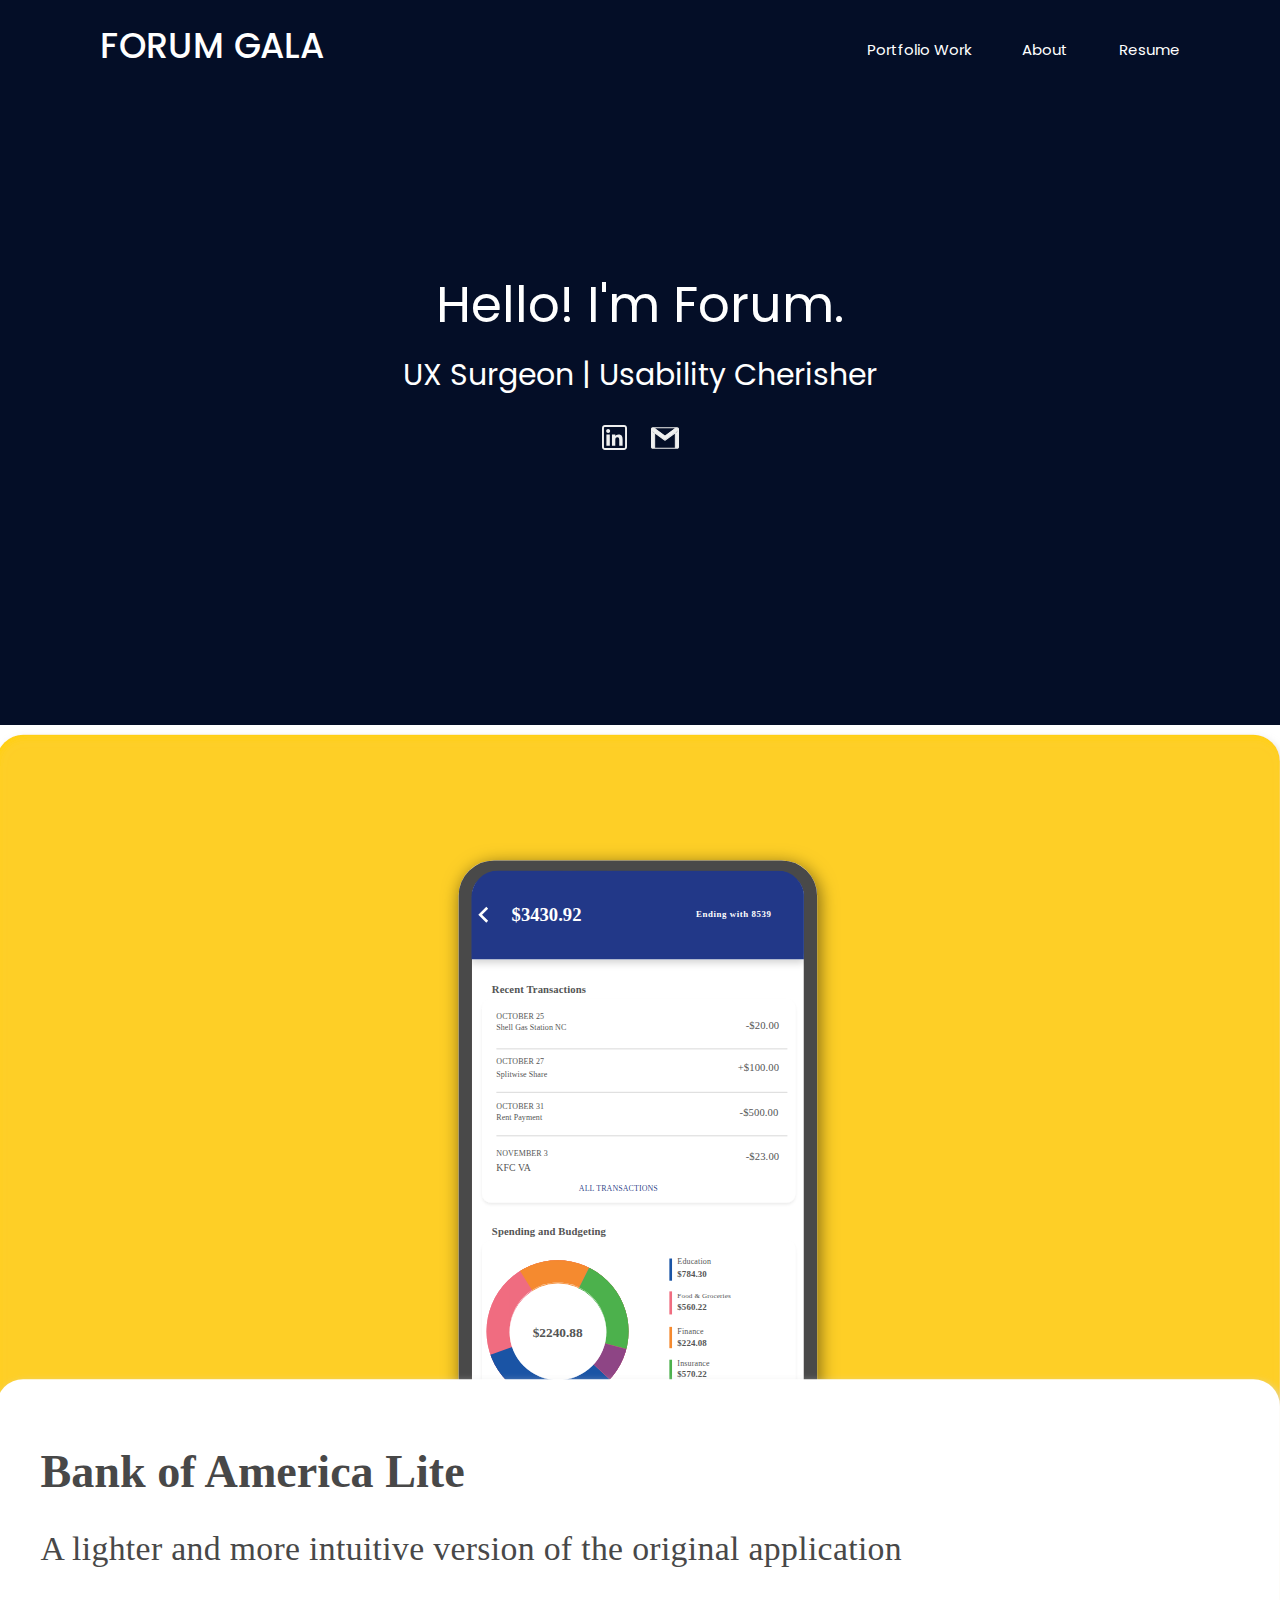
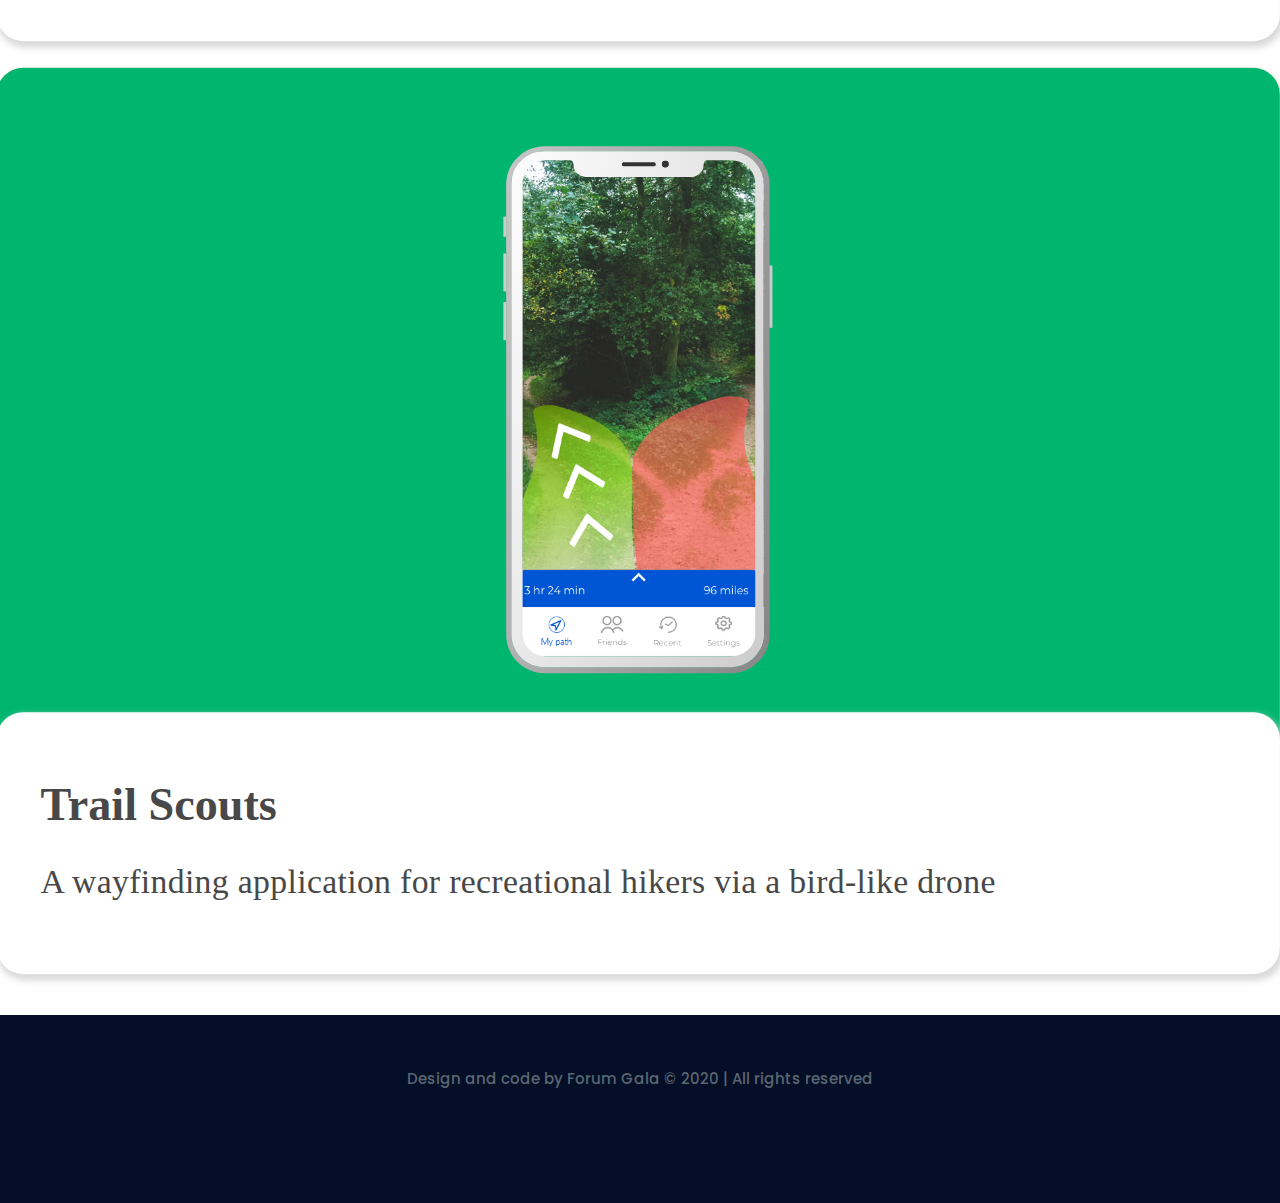
==== index.html @ 5aecdd21 "Project logos changed" ====
<!doctype html>
<html class="no-js" lang="zxx">

<head>
  <!-- Global site tag (gtag.js) - Google Analytics -->
    <script async src="https://www.googletagmanager.com/gtag/js?id=UA-155356640-1"></script>
    <script>
      window.dataLayer = window.dataLayer || [];
      function gtag(){dataLayer.push(arguments);}
      gtag('js', new Date());

      gtag('config', 'UA-155356640-1');
    </script>
    <meta charset="utf-8">
    <meta http-equiv="x-ua-compatible" content="ie=edge">
    <title>portfolio</title>
    <meta name="description" content="">
    <meta name="viewport" content="width=device-width, initial-scale=1">

    <!-- <link rel="manifest" href="site.webmanifest"> -->
    <!-- Place favicon.ico in the root directory -->

    <!-- CSS here -->
    <link rel="stylesheet" href="css/bootstrap.min.css">
    <link rel="stylesheet" href="css/owl.carousel.min.css">
    <link rel="stylesheet" href="css/magnific-popup.css">
    <link rel="stylesheet" href="css/font-awesome.min.css">
    <link rel="stylesheet" href="css/themify-icons.css">
    <link rel="stylesheet" href="css/nice-select.css">
    <link rel="stylesheet" href="css/flaticon.css">
    <link rel="stylesheet" href="css/gijgo.css">
    <link rel="stylesheet" href="css/animate.min.css">
    <link rel="stylesheet" href="css/slick.css">
    <link rel="stylesheet" href="css/slicknav.css">
    <link rel="stylesheet" href="css/style.css">
    <!-- <link rel="stylesheet" href="css/responsive.css"> -->

</head>

<body>
    <!--[if lte IE 9]>
            <p class="browserupgrade">You are using an <strong>outdated</strong> browser. Please <a href="https://browsehappy.com/">upgrade your browser</a> to improve your experience and security.</p>
        <![endif]-->

    <!-- header-start -->
    <header>
        <div class="header-area ">
            <div id="sticky-header" class="main-header-area">
                <div class="container-fluid">
                    <div class="row align-items-center">
                      <div class="col-xl-3 col-lg-2">
                          <div class="logo">
                              <a href="index.html">
                                <h3>  FORUM GALA </h3>
                              </a>
                          </div>
                      </div>
                      <div class="col-xl-9 col-lg-10">
                          <div class="main-menu  d-none d-lg-block text-right">
                              <nav>
                                  <ul id="navigation">
                                      <li><a class="active" href="index.html">Portfolio Work</a></li>
                                      <li><a href="about.html">About</a></li>
                                      <li><a id="resume" data-aos="fade-up" href="https://galaforum.github.io/portfolio/index.html" onclick="window.open('ForumGalaResume.pdf');return false;">Resume</a></li>
                                  </ul>
                              </nav>
                          </div>
                      </div>
                        <div class="col-12">
                            <div class="mobile_menu d-block d-lg-none"></div>
                        </div>
                    </div>

                </div>
            </div>
        </div>
    </header>
    <!-- header-end -->

    <!-- slider_area_start -->
    <div class="slider_area">
        <div class="single_slider  d-flex align-items-center slider_bg_1">
            <!-- <div class="outline_text d-none d-lg-block">
                    Portfolio
            </div> -->
            <div class="container">
                <div class="row align-items-center justify-content-center">
                    <div class="col-xl-12">
                        <div class="slider_text text-center">
                            <!-- <span>Portfolio</span> -->
                            <h3>Hello!
                            I'm Forum.</h3>
                            <h5> UX Surgeon | Usability Cherisher</h5>
                            <a href="https://www.linkedin.com/in/forumgala/" target="_blank">
                              <div class="linkedInDiv">
                                <img src="img/linkedinWhite.svg" class="linkedInImage" alt="">
                                <img src="img/linkedin2.svg" class="linkedInImageHover" alt="">
                              </div>
                            </a>
                            <a href="mailto:forumgala.apr30@gmail.com" >
                              <div class="gmailDiv">
                                <img src="img/gmailWhite.svg" class="gmailImage" alt="">
                                <img src="img/gmail2.svg" class="gmailImageHover" alt="">
                              </div>
                            </a>
                        </div>
                    </div>
                </div>
            </div>
        </div>
    </div>
    <!-- slider_area_end -->


    <!-- <div class="portfolio_area"> -->
        <!-- <div class="container-fluid p-0">
            <div class="portfolio_wrap">
                <a href="bofaLite.html">
                  <div class="single_gallery">
                      <div class="thumb">
                          <img src="img/portfolio/logos/1.svg" alt="">
                      </div>
                      <div class="gallery_hover">
                          <div class="hover_inner">
                                  <span>Mobile App</span>
                                   <h3>Bank of America Lite</h3>
                          </div>
                      </div>
                  </div>
                </a>
                <a href="trailScouts.html">
                  <div class="single_gallery small_width">
                      <div class="thumb">
                          <img src="img/portfolio/logos/2.svg" alt="">
                      </div>
                      <div class="gallery_hover">
                              <div class="hover_inner">
                                      <span>Mobile App</span>
                                      <h3>Trail Scouts</h3>
                              </div>
                      </div>
                  </div>
                </a>
                <a href="unccTransient.html">
                  <div class="single_gallery">
                        <div class="thumb">
                            <img src="img/portfolio/logos/3.svg" alt="">
                        </div>
                        <div class="gallery_hover">
                          <div class="hover_inner">
                            <span>Digital Dashboard</span>
                             <h3>UNCC Transient</h3>
                          </div>
                        </div>
                  </div>
                </a>
            </div>
    </div>-->
<div class="portfolio_area">
  <div class="portfolio_wrap">
    <div class="row displayClassDesktop justify-content-center">
      <div class="columnDesktop">
        <a href="bofaLite.html">
          <img src="img/portfolio/logos/bofa.svg" alt="" style="width:100%">
        </a>
      </div>
      <div class="columnDesktop">
        <a href="trailScouts.html">
          <img src="img/portfolio/logos/trailScouts.svg" alt="" style="width:100%">
        </a>
      </div>
      <div class="columnDesktop">
        <a href="unccTransient.html">
          <img src="img/portfolio/logos/unccTransient.svg" alt="" style="width:100%">
        </a>
      </div>
    </div>
<div class="row justify-content-center">
    <div class=" displayClassMobile">
      <div class="columnMobile">
        <a href="bofaLite.html">
          <img src="img/portfolio/logos/bofa.svg" alt="" style="width:100%">
        </a>
      </div>
      <div class="columnMobile">
        <a href="trailScouts.html">
          <img src="img/portfolio/logos/trailScouts.svg" alt="" style="width:100%">
        </a>
      </div>
      <div class="columnMobile">
        <a href="unccTransient.html">
          <img src="img/portfolio/logos/unccTransient.svg" alt="" style="width:100%">
        </a>
      </div>
    </div>
</div>
    <!-- <div class="row">
      <div class="col-md-10">
          <div class="banner text-center">
              <img src="img/portfolio/logos/t1.svg" alt="trailScoutsLogo">
          </div>
      </div>
    </div>
    <div class="row">
      <div class="col-md-10">
          <div class="banner text-center">
              <img src="img/portfolio/logos/t2.svg" alt="trailScoutsLogo">
          </div>
      </div>
    </div>
    <div class="row justify-content-center">
      <div class="col-md-10">
          <div class="banner text-center">
              <img src="img/portfolio/logos/t3.svg" alt="trailScoutsLogo">
          </div>
      </div>
    </div> -->
    <!-- <img src="img/portfolio/logos/bofaLogo.svg" style="width:25%" alt="">
        <img src="img/portfolio/logos/trailScoutsLogo.svg" style="width:25%" alt="trailScoutsLogo"> -->



    <!-- <a href="bofaLite.html">
      <div class="container_test single_gallery">
          <div class="test">
            <img src="img/portfolio/logos/1.svg" alt="">
          </div>
          <div class="gallery_hover">
              <div class="hover_inner">
                      <span>Mobile App</span>
                       <h3>Bank of America Lite</h3>
              </div>
          </div>
      </div>
    </a>
    <a href="trailScouts.html">
      <div class="container_test single_gallery">
            <div class="test">
              <img src="img/portfolio/logos/2.svg" alt="">
            </div>
            <div class="gallery_hover">
                    <div class="hover_inner">
                            <span>Mobile App</span>
                            <h3>Trail Scouts</h3>
                    </div>
              </div>
      </div>
    </a>
    <a href="unccTransient.html">
      <div class="container_test single_gallery">
            <div class="test">
                <img src="img/portfolio/logos/3.svg" alt="">
            </div>
            <div class="gallery_hover">
              <div class="hover_inner">
                <span>Digital Dashboard</span>
                 <h3>UNCC Transient</h3>
              </div>
            </div>
      </div>
    </a> -->
  </div>
</div>

    <!-- footer start -->
    <footer class="footer">
             <!-- <div class="footer_top">
                <div class="container">
                    <div class="row">
                        <div class="col-xl-4 col-md-6 col-lg-4">
                            <div class="footer_widget">
                               <div class="logo_footer">
                                   <a href="index.html">
                                       <img src="img/logo.png" alt="">
                                   </a>
                               </div>

                            </div>
                        </div>
                        <div class="col-xl-3 col-md-6 col-lg-3">
                            <div class="footer_widget">
                                <h3 class="footer_title">
                                        Services
                                </h3>
                                <ul>
                                    <li><a href="#">Web Design</a></li>
                                    <li><a href="#">3D Modeling</a></li>
                                    <li><a href="#">Architectural Design</a></li>
                                </ul>

                            </div>
                        </div>
                        <div class="col-xl-3 col-md-6 col-lg-3">
                            <div class="footer_widget">
                                <h3 class="footer_title">
                                    Useful Links
                                </h3>
                                <ul>
                                    <li><a href="#">Work</a></li>
                                    <li><a href="#">About</a></li>
                                    <li><a href="#">Services</a></li>
                                    <li><a href="#">Contact</a></li>
                                </ul>
                            </div>
                        </div>
                        <div class="col-xl-2 col-md-6 col-lg-2">
                            <div class="footer_widget">
                                <h3 class="footer_title">
                                        Follow Us
                                </h3>
                                <ul>
                                    <li><a href="#">Dribbble</a></li>
                                    <li><a href="#">Behance</a></li>
                                    <li><a href="#">Instagram</a></li>
                                    <li><a href="#">Facebook</a></li>
                                </ul>
                            </div>
                        </div>
                    </div>
                </div>
            </div> -->
            <div class="copy-right_text">
                <div class="container">
                    <div class="row">
                        <div class="col-xl-12">
                            <p class="copy_right text-center">
                     Design and code by Forum Gala &copy; 2020 | All rights reserved
                            </p>
                        </div>
                    </div>
                </div>
            </div>
        </footer>
    <!--/ footer end  -->


    <!-- JS here -->
    <script src="js/vendor/modernizr-3.5.0.min.js"></script>
    <script src="js/vendor/jquery-1.12.4.min.js"></script>
    <script src="js/popper.min.js"></script>
    <script src="js/bootstrap.min.js"></script>
    <script src="js/owl.carousel.min.js"></script>
    <script src="js/isotope.pkgd.min.js"></script>
    <script src="js/ajax-form.js"></script>
    <script src="js/waypoints.min.js"></script>
    <script src="js/jquery.counterup.min.js"></script>
    <script src="js/imagesloaded.pkgd.min.js"></script>
    <script src="js/scrollIt.js"></script>
    <script src="js/jquery.scrollUp.min.js"></script>
    <script src="js/wow.min.js"></script>
    <script src="js/nice-select.min.js"></script>
    <script src="js/jquery.slicknav.min.js"></script>
    <script src="js/jquery.magnific-popup.min.js"></script>
    <script src="js/plugins.js"></script>
    <script src="js/gijgo.min.js"></script>

    <!--contact js-->
    <script src="js/contact.js"></script>
    <script src="js/jquery.ajaxchimp.min.js"></script>
    <script src="js/jquery.form.js"></script>
    <script src="js/jquery.validate.min.js"></script>
    <script src="js/mail-script.js"></script>

    <script src="js/main.js"></script>
</body>

</html>
---- css/themify-icons.css ----
@font-face {
	font-family: 'themify';
	src:url('../fonts/themify.eot?-fvbane');
	src:url('../fonts/themify.eot?#iefix-fvbane') format('embedded-opentype'),
		url('../fonts/themify.woff?-fvbane') format('woff'),
		url('../fonts/themify.ttf?-fvbane') format('truetype'),
		url('../fonts/themify.svg?-fvbane#themify') format('svg');
	font-weight: normal;
	font-style: normal;
}

[class^="ti-"], [class*=" ti-"] {
	font-family: 'themify';
	/* speak: none; */
	font-style: normal;
	font-weight: normal;
	font-variant: normal;
	text-transform: none;
	line-height: 1;

	/* Better Font Rendering =========== */
	-webkit-font-smoothing: antialiased;
	-moz-osx-font-smoothing: grayscale;
}

.ti-wand:before {
	content: "\e600";
}
.ti-volume:before {
	content: "\e601";
}
.ti-user:before {
	content: "\e602";
}
.ti-unlock:before {
	content: "\e603";
}
.ti-unlink:before {
	content: "\e604";
}
.ti-trash:before {
	content: "\e605";
}
.ti-thought:before {
	content: "\e606";
}
.ti-target:before {
	content: "\e607";
}
.ti-tag:before {
	content: "\e608";
}
.ti-tablet:before {
	content: "\e609";
}
.ti-star:before {
	content: "\e60a";
}
.ti-spray:before {
	content: "\e60b";
}
.ti-signal:before {
	content: "\e60c";
}
.ti-shopping-cart:before {
	content: "\e60d";
}
.ti-shopping-cart-full:before {
	content: "\e60e";
}
.ti-settings:before {
	content: "\e60f";
}
.ti-search:before {
	content: "\e610";
}
.ti-zoom-in:before {
	content: "\e611";
}
.ti-zoom-out:before {
	content: "\e612";
}
.ti-cut:before {
	content: "\e613";
}
.ti-ruler:before {
	content: "\e614";
}
.ti-ruler-pencil:before {
	content: "\e615";
}
.ti-ruler-alt:before {
	content: "\e616";
}
.ti-bookmark:before {
	content: "\e617";
}
.ti-bookmark-alt:before {
	content: "\e618";
}
.ti-reload:before {
	content: "\e619";
}
.ti-plus:before {
	content: "\e61a";
}
.ti-pin:before {
	content: "\e61b";
}
.ti-pencil:before {
	content: "\e61c";
}
.ti-pencil-alt:before {
	content: "\e61d";
}
.ti-paint-roller:before {
	content: "\e61e";
}
.ti-paint-bucket:before {
	content: "\e61f";
}
.ti-na:before {
	content: "\e620";
}
.ti-mobile:before {
	content: "\e621";
}
.ti-minus:before {
	content: "\e622";
}
.ti-medall:before {
	content: "\e623";
}
.ti-medall-alt:before {
	content: "\e624";
}
.ti-marker:before {
	content: "\e625";
}
.ti-marker-alt:before {
	content: "\e626";
}
.ti-arrow-up:before {
	content: "\e627";
}
.ti-arrow-right:before {
	content: "\e628";
}
.ti-arrow-left:before {
	content: "\e629";
}
.ti-arrow-down:before {
	content: "\e62a";
}
.ti-lock:before {
	content: "\e62b";
}
.ti-location-arrow:before {
	content: "\e62c";
}
.ti-link:before {
	content: "\e62d";
}
.ti-layout:before {
	content: "\e62e";
}
.ti-layers:before {
	content: "\e62f";
}
.ti-layers-alt:before {
	content: "\e630";
}
.ti-key:before {
	content: "\e631";
}
.ti-import:before {
	content: "\e632";
}
.ti-image:before {
	content: "\e633";
}
.ti-heart:before {
	content: "\e634";
}
.ti-heart-broken:before {
	content: "\e635";
}
.ti-hand-stop:before {
	content: "\e636";
}
.ti-hand-open:before {
	content: "\e637";
}
.ti-hand-drag:before {
	content: "\e638";
}
.ti-folder:before {
	content: "\e639";
}
.ti-flag:before {
	content: "\e63a";
}
.ti-flag-alt:before {
	content: "\e63b";
}
.ti-flag-alt-2:before {
	content: "\e63c";
}
.ti-eye:before {
	content: "\e63d";
}
.ti-export:before {
	content: "\e63e";
}
.ti-exchange-vertical:before {
	content: "\e63f";
}
.ti-desktop:before {
	content: "\e640";
}
.ti-cup:before {
	content: "\e641";
}
.ti-crown:before {
	content: "\e642";
}
.ti-comments:before {
	content: "\e643";
}
.ti-comment:before {
	content: "\e644";
}
.ti-comment-alt:before {
	content: "\e645";
}
.ti-close:before {
	content: "\e646";
}
.ti-clip:before {
	content: "\e647";
}
.ti-angle-up:before {
	content: "\e648";
}
.ti-angle-right:before {
	content: "\e649";
}
.ti-angle-left:before {
	content: "\e64a";
}
.ti-angle-down:before {
	content: "\e64b";
}
.ti-check:before {
	content: "\e64c";
}
.ti-check-box:before {
	content: "\e64d";
}
.ti-camera:before {
	content: "\e64e";
}
.ti-announcement:before {
	content: "\e64f";
}
.ti-brush:before {
	content: "\e650";
}
.ti-briefcase:before {
	content: "\e651";
}
.ti-bolt:before {
	content: "\e652";
}
.ti-bolt-alt:before {
	content: "\e653";
}
.ti-blackboard:before {
	content: "\e654";
}
.ti-bag:before {
	content: "\e655";
}
.ti-move:before {
	content: "\e656";
}
.ti-arrows-vertical:before {
	content: "\e657";
}
.ti-arrows-horizontal:before {
	content: "\e658";
}
.ti-fullscreen:before {
	content: "\e659";
}
.ti-arrow-top-right:before {
	content: "\e65a";
}
.ti-arrow-top-left:before {
	content: "\e65b";
}
.ti-arrow-circle-up:before {
	content: "\e65c";
}
.ti-arrow-circle-right:before {
	content: "\e65d";
}
.ti-arrow-circle-left:before {
	content: "\e65e";
}
.ti-arrow-circle-down:before {
	content: "\e65f";
}
.ti-angle-double-up:before {
	content: "\e660";
}
.ti-angle-double-right:before {
	content: "\e661";
}
.ti-angle-double-left:before {
	content: "\e662";
}
.ti-angle-double-down:before {
	content: "\e663";
}
.ti-zip:before {
	content: "\e664";
}
.ti-world:before {
	content: "\e665";
}
.ti-wheelchair:before {
	content: "\e666";
}
.ti-view-list:before {
	content: "\e667";
}
.ti-view-list-alt:before {
	content: "\e668";
}
.ti-view-grid:before {
	content: "\e669";
}
.ti-uppercase:before {
	content: "\e66a";
}
.ti-upload:before {
	content: "\e66b";
}
.ti-underline:before {
	content: "\e66c";
}
.ti-truck:before {
	content: "\e66d";
}
.ti-timer:before {
	content: "\e66e";
}
.ti-ticket:before {
	content: "\e66f";
}
.ti-thumb-up:before {
	content: "\e670";
}
.ti-thumb-down:before {
	content: "\e671";
}
.ti-text:before {
	content: "\e672";
}
.ti-stats-up:before {
	content: "\e673";
}
.ti-stats-down:before {
	content: "\e674";
}
.ti-split-v:before {
	content: "\e675";
}
.ti-split-h:before {
	content: "\e676";
}
.ti-smallcap:before {
	content: "\e677";
}
.ti-shine:before {
	content: "\e678";
}
.ti-shift-right:before {
	content: "\e679";
}
.ti-shift-left:before {
	content: "\e67a";
}
.ti-shield:before {
	content: "\e67b";
}
.ti-notepad:before {
	content: "\e67c";
}
.ti-server:before {
	content: "\e67d";
}
.ti-quote-right:before {
	content: "\e67e";
}
.ti-quote-left:before {
	content: "\e67f";
}
.ti-pulse:before {
	content: "\e680";
}
.ti-printer:before {
	content: "\e681";
}
.ti-power-off:before {
	content: "\e682";
}
.ti-plug:before {
	content: "\e683";
}
.ti-pie-chart:before {
	content: "\e684";
}
.ti-paragraph:before {
	content: "\e685";
}
.ti-panel:before {
	content: "\e686";
}
.ti-package:before {
	content: "\e687";
}
.ti-music:before {
	content: "\e688";
}
.ti-music-alt:before {
	content: "\e689";
}
.ti-mouse:before {
	content: "\e68a";
}
.ti-mouse-alt:before {
	content: "\e68b";
}
.ti-money:before {
	content: "\e68c";
}
.ti-microphone:before {
	content: "\e68d";
}
.ti-menu:before {
	content: "\e68e";
}
.ti-menu-alt:before {
	content: "\e68f";
}
.ti-map:before {
	content: "\e690";
}
.ti-map-alt:before {
	content: "\e691";
}
.ti-loop:before {
	content: "\e692";
}
.ti-location-pin:before {
	content: "\e693";
}
.ti-list:before {
	content: "\e694";
}
.ti-light-bulb:before {
	content: "\e695";
}
.ti-Italic:before {
	content: "\e696";
}
.ti-info:before {
	content: "\e697";
}
.ti-infinite:before {
	content: "\e698";
}
.ti-id-badge:before {
	content: "\e699";
}
.ti-hummer:before {
	content: "\e69a";
}
.ti-home:before {
	content: "\e69b";
}
.ti-help:before {
	content: "\e69c";
}
.ti-headphone:before {
	content: "\e69d";
}
.ti-harddrives:before {
	content: "\e69e";
}
.ti-harddrive:before {
	content: "\e69f";
}
.ti-gift:before {
	content: "\e6a0";
}
.ti-game:before {
	content: "\e6a1";
}
.ti-filter:before {
	content: "\e6a2";
}
.ti-files:before {
	content: "\e6a3";
}
.ti-file:before {
	content: "\e6a4";
}
.ti-eraser:before {
	content: "\e6a5";
}
.ti-envelope:before {
	content: "\e6a6";
}
.ti-download:before {
	content: "\e6a7";
}
.ti-direction:before {
	content: "\e6a8";
}
.ti-direction-alt:before {
	content: "\e6a9";
}
.ti-dashboard:before {
	content: "\e6aa";
}
.ti-control-stop:before {
	content: "\e6ab";
}
.ti-control-shuffle:before {
	content: "\e6ac";
}
.ti-control-play:before {
	content: "\e6ad";
}
.ti-control-pause:before {
	content: "\e6ae";
}
.ti-control-forward:before {
	content: "\e6af";
}
.ti-control-backward:before {
	content: "\e6b0";
}
.ti-cloud:before {
	content: "\e6b1";
}
.ti-cloud-up:before {
	content: "\e6b2";
}
.ti-cloud-down:before {
	content: "\e6b3";
}
.ti-clipboard:before {
	content: "\e6b4";
}
.ti-car:before {
	content: "\e6b5";
}
.ti-calendar:before {
	content: "\e6b6";
}
.ti-book:before {
	content: "\e6b7";
}
.ti-bell:before {
	content: "\e6b8";
}
.ti-basketball:before {
	content: "\e6b9";
}
.ti-bar-chart:before {
	content: "\e6ba";
}
.ti-bar-chart-alt:before {
	content: "\e6bb";
}
.ti-back-right:before {
	content: "\e6bc";
}
.ti-back-left:before {
	content: "\e6bd";
}
.ti-arrows-corner:before {
	content: "\e6be";
}
.ti-archive:before {
	content: "\e6bf";
}
.ti-anchor:before {
	content: "\e6c0";
}
.ti-align-right:before {
	content: "\e6c1";
}
.ti-align-left:before {
	content: "\e6c2";
}
.ti-align-justify:before {
	content: "\e6c3";
}
.ti-align-center:before {
	content: "\e6c4";
}
.ti-alert:before {
	content: "\e6c5";
}
.ti-alarm-clock:before {
	content: "\e6c6";
}
.ti-agenda:before {
	content: "\e6c7";
}
.ti-write:before {
	content: "\e6c8";
}
.ti-window:before {
	content: "\e6c9";
}
.ti-widgetized:before {
	content: "\e6ca";
}
.ti-widget:before {
	content: "\e6cb";
}
.ti-widget-alt:before {
	content: "\e6cc";
}
.ti-wallet:before {
	content: "\e6cd";
}
.ti-video-clapper:before {
	content: "\e6ce";
}
.ti-video-camera:before {
	content: "\e6cf";
}
.ti-vector:before {
	content: "\e6d0";
}
.ti-themify-logo:before {
	content: "\e6d1";
}
.ti-themify-favicon:before {
	content: "\e6d2";
}
.ti-themify-favicon-alt:before {
	content: "\e6d3";
}
.ti-support:before {
	content: "\e6d4";
}
.ti-stamp:before {
	content: "\e6d5";
}
.ti-split-v-alt:before {
	content: "\e6d6";
}
.ti-slice:before {
	content: "\e6d7";
}
.ti-shortcode:before {
	content: "\e6d8";
}
.ti-shift-right-alt:before {
	content: "\e6d9";
}
.ti-shift-left-alt:before {
	content: "\e6da";
}
.ti-ruler-alt-2:before {
	content: "\e6db";
}
.ti-receipt:before {
	content: "\e6dc";
}
.ti-pin2:before {
	content: "\e6dd";
}
.ti-pin-alt:before {
	content: "\e6de";
}
.ti-pencil-alt2:before {
	content: "\e6df";
}
.ti-palette:before {
	content: "\e6e0";
}
.ti-more:before {
	content: "\e6e1";
}
.ti-more-alt:before {
	content: "\e6e2";
}
.ti-microphone-alt:before {
	content: "\e6e3";
}
.ti-magnet:before {
	content: "\e6e4";
}
.ti-line-double:before {
	content: "\e6e5";
}
.ti-line-dotted:before {
	content: "\e6e6";
}
.ti-line-dashed:before {
	content: "\e6e7";
}
.ti-layout-width-full:before {
	content: "\e6e8";
}
.ti-layout-width-default:before {
	content: "\e6e9";
}
.ti-layout-width-default-alt:before {
	content: "\e6ea";
}
.ti-layout-tab:before {
	content: "\e6eb";
}
.ti-layout-tab-window:before {
	content: "\e6ec";
}
.ti-layout-tab-v:before {
	content: "\e6ed";
}
.ti-layout-tab-min:before {
	content: "\e6ee";
}
.ti-layout-slider:before {
	content: "\e6ef";
}
.ti-layout-slider-alt:before {
	content: "\e6f0";
}
.ti-layout-sidebar-right:before {
	content: "\e6f1";
}
.ti-layout-sidebar-none:before {
	content: "\e6f2";
}
.ti-layout-sidebar-left:before {
	content: "\e6f3";
}
.ti-layout-placeholder:before {
	content: "\e6f4";
}
.ti-layout-menu:before {
	content: "\e6f5";
}
.ti-layout-menu-v:before {
	content: "\e6f6";
}
.ti-layout-menu-separated:before {
	content: "\e6f7";
}
.ti-layout-menu-full:before {
	content: "\e6f8";
}
.ti-layout-media-right-alt:before {
	content: "\e6f9";
}
.ti-layout-media-right:before {
	content: "\e6fa";
}
.ti-layout-media-overlay:before {
	content: "\e6fb";
}
.ti-layout-media-overlay-alt:before {
	content: "\e6fc";
}
.ti-layout-media-overlay-alt-2:before {
	content: "\e6fd";
}
.ti-layout-media-left-alt:before {
	content: "\e6fe";
}
.ti-layout-media-left:before {
	content: "\e6ff";
}
.ti-layout-media-center-alt:before {
	content: "\e700";
}
.ti-layout-media-center:before {
	content: "\e701";
}
.ti-layout-list-thumb:before {
	content: "\e702";
}
.ti-layout-list-thumb-alt:before {
	content: "\e703";
}
.ti-layout-list-post:before {
	content: "\e704";
}
.ti-layout-list-large-image:before {
	content: "\e705";
}
.ti-layout-line-solid:before {
	content: "\e706";
}
.ti-layout-grid4:before {
	content: "\e707";
}
.ti-layout-grid3:before {
	content: "\e708";
}
.ti-layout-grid2:before {
	content: "\e709";
}
.ti-layout-grid2-thumb:before {
	content: "\e70a";
}
.ti-layout-cta-right:before {
	content: "\e70b";
}
.ti-layout-cta-left:before {
	content: "\e70c";
}
.ti-layout-cta-center:before {
	content: "\e70d";
}
.ti-layout-cta-btn-right:before {
	content: "\e70e";
}
.ti-layout-cta-btn-left:before {
	content: "\e70f";
}
.ti-layout-column4:before {
	content: "\e710";
}
.ti-layout-column3:before {
	content: "\e711";
}
.ti-layout-column2:before {
	content: "\e712";
}
.ti-layout-accordion-separated:before {
	content: "\e713";
}
.ti-layout-accordion-merged:before {
	content: "\e714";
}
.ti-layout-accordion-list:before {
	content: "\e715";
}
.ti-ink-pen:before {
	content: "\e716";
}
.ti-info-alt:before {
	content: "\e717";
}
.ti-help-alt:before {
	content: "\e718";
}
.ti-headphone-alt:before {
	content: "\e719";
}
.ti-hand-point-up:before {
	content: "\e71a";
}
.ti-hand-point-right:before {
	content: "\e71b";
}
.ti-hand-point-left:before {
	content: "\e71c";
}
.ti-hand-point-down:before {
	content: "\e71d";
}
.ti-gallery:before {
	content: "\e71e";
}
.ti-face-smile:before {
	content: "\e71f";
}
.ti-face-sad:before {
	content: "\e720";
}
.ti-credit-card:before {
	content: "\e721";
}
.ti-control-skip-forward:before {
	content: "\e722";
}
.ti-control-skip-backward:before {
	content: "\e723";
}
.ti-control-record:before {
	content: "\e724";
}
.ti-control-eject:before {
	content: "\e725";
}
.ti-comments-smiley:before {
	content: "\e726";
}
.ti-brush-alt:before {
	content: "\e727";
}
.ti-youtube:before {
	content: "\e728";
}
.ti-vimeo:before {
	content: "\e729";
}
.ti-twitter:before {
	content: "\e72a";
}
.ti-time:before {
	content: "\e72b";
}
.ti-tumblr:before {
	content: "\e72c";
}
.ti-skype:before {
	content: "\e72d";
}
.ti-share:before {
	content: "\e72e";
}
.ti-share-alt:before {
	content: "\e72f";
}
.ti-rocket:before {
	content: "\e730";
}
.ti-pinterest:before {
	content: "\e731";
}
.ti-new-window:before {
	content: "\e732";
}
.ti-microsoft:before {
	content: "\e733";
}
.ti-list-ol:before {
	content: "\e734";
}
.ti-linkedin:before {
	content: "\e735";
}
.ti-layout-sidebar-2:before {
	content: "\e736";
}
.ti-layout-grid4-alt:before {
	content: "\e737";
}
.ti-layout-grid3-alt:before {
	content: "\e738";
}
.ti-layout-grid2-alt:before {
	content: "\e739";
}
.ti-layout-column4-alt:before {
	content: "\e73a";
}
.ti-layout-column3-alt:before {
	content: "\e73b";
}
.ti-layout-column2-alt:before {
	content: "\e73c";
}
.ti-instagram:before {
	content: "\e73d";
}
.ti-google:before {
	content: "\e73e";
}
.ti-github:before {
	content: "\e73f";
}
.ti-flickr:before {
	content: "\e740";
}
.ti-facebook:before {
	content: "\e741";
}
.ti-dropbox:before {
	content: "\e742";
}
.ti-dribbble:before {
	content: "\e743";
}
.ti-apple:before {
	content: "\e744";
}
.ti-android:before {
	content: "\e745";
}
.ti-save:before {
	content: "\e746";
}
.ti-save-alt:before {
	content: "\e747";
}
.ti-yahoo:before {
	content: "\e748";
}
.ti-wordpress:before {
	content: "\e749";
}
.ti-vimeo-alt:before {
	content: "\e74a";
}
.ti-twitter-alt:before {
	content: "\e74b";
}
.ti-tumblr-alt:before {
	content: "\e74c";
}
.ti-trello:before {
	content: "\e74d";
}
.ti-stack-overflow:before {
	content: "\e74e";
}
.ti-soundcloud:before {
	content: "\e74f";
}
.ti-sharethis:before {
	content: "\e750";
}
.ti-sharethis-alt:before {
	content: "\e751";
}
.ti-reddit:before {
	content: "\e752";
}
.ti-pinterest-alt:before {
	content: "\e753";
}
.ti-microsoft-alt:before {
	content: "\e754";
}
.ti-linux:before {
	content: "\e755";
}
.ti-jsfiddle:before {
	content: "\e756";
}
.ti-joomla:before {
	content: "\e757";
}
.ti-html5:before {
	content: "\e758";
}
.ti-flickr-alt:before {
	content: "\e759";
}
.ti-email:before {
	content: "\e75a";
}
.ti-drupal:before {
	content: "\e75b";
}
.ti-dropbox-alt:before {
	content: "\e75c";
}
.ti-css3:before {
	content: "\e75d";
}
.ti-rss:before {
	content: "\e75e";
}
.ti-rss-alt:before {
	content: "\e75f";
}
---- css/nice-select.css ----
.nice-select {
  -webkit-tap-highlight-color: transparent;
  background-color: #fff;
  border-radius: 5px;
  border: solid 1px #e8e8e8;
  box-sizing: border-box;
  clear: both;
  cursor: pointer;
  display: block;
  float: left;
  font-family: inherit;
  font-size: 14px;
  font-weight: normal;
  height: 42px;
  line-height: 40px;
  outline: none;
  padding-left: 18px;
  padding-right: 30px;
  position: relative;
  text-align: left !important;
  -webkit-transition: all 0.2s ease-in-out;
  transition: all 0.2s ease-in-out;
  -webkit-user-select: none;
     -moz-user-select: none;
      -ms-user-select: none;
          user-select: none;
  white-space: nowrap;
  width: auto; }
  .nice-select:hover {
    border-color: #dbdbdb; }
  .nice-select:active, .nice-select.open, .nice-select:focus {
    border-color: #999; }


  .nice-select.disabled {
    border-color: #ededed;
    color: #999;
    pointer-events: none; }
    .nice-select.disabled:after {
      border-color: #cccccc; }
  .nice-select.wide {
    width: 100%; }
    .nice-select.wide .list {
      left: 0 !important;
      right: 0 !important; }
  .nice-select.right {
    float: right; }
    .nice-select.right .list {
      left: auto;
      right: 0; }
  .nice-select.small {
    font-size: 12px;
    height: 36px;
    line-height: 34px; }
    .nice-select.small:after {
      height: 4px;
      width: 4px; }
    .nice-select.small .option {
      line-height: 34px;
      min-height: 34px; }
  .nice-select .list {
    background-color: #fff;
    border-radius: 5px;
    box-shadow: 0 0 0 1px rgba(68, 68, 68, 0.11);
    box-sizing: border-box;
    margin-top: 4px;
    opacity: 0;
    overflow: hidden;
    padding: 0;
    pointer-events: none;
    position: absolute;
    top: 100%;
    left: 0;
    -webkit-transform-origin: 50% 0;
        -ms-transform-origin: 50% 0;
            transform-origin: 50% 0;
    -webkit-transform: scale(0.75) translateY(-21px);
        -ms-transform: scale(0.75) translateY(-21px);
            transform: scale(0.75) translateY(-21px);
    -webkit-transition: all 0.2s cubic-bezier(0.5, 0, 0, 1.25), opacity 0.15s ease-out;
    transition: all 0.2s cubic-bezier(0.5, 0, 0, 1.25), opacity 0.15s ease-out;
    z-index: 9; }
    .nice-select .list:hover .option:not(:hover) {
      background-color: transparent !important; }
  .nice-select .option {
    cursor: pointer;
    font-weight: 400;
    line-height: 40px;
    list-style: none;
    min-height: 40px;
    outline: none;
    padding-left: 18px;
    padding-right: 29px;
    text-align: left;
    -webkit-transition: all 0.2s;
    transition: all 0.2s; }
    .nice-select .option:hover, .nice-select .option.focus, .nice-select .option.selected.focus {
      background-color: #f6f6f6; }
    .nice-select .option.selected {
      font-weight: bold; }
    .nice-select .option.disabled {
      background-color: transparent;
      color: #999;
      cursor: default; }

.no-csspointerevents .nice-select .list {
  display: none; }

.no-csspointerevents .nice-select.open .list {
  display: block; }





  /* ,,,,,,,,,,,,,,,, */


  .nice-select:after {
    content: "\e64b";
    display: block;
    height: 5px;
    margin-top: -5px;
    pointer-events: none;
    position: absolute;
    right: 30px;
    top: 8px;
    transition: all 0.15s ease-in-out;
    width: 5px;
    font-family: 'themify';
    color: #ddd; }

    .nice-select.open:after {
 }
    .nice-select.open .list {
      opacity: 1;
      pointer-events: auto;
      -webkit-transform: scale(1) translateY(0);
          -ms-transform: scale(1) translateY(0);
              transform: scale(1) translateY(0); }
---- css/flaticon.css ----
/*
  	Flaticon icon font: Flaticon
  	Creation date: 07/09/2019 08:07
  	*/

	  @font-face {
		font-family: "Flaticon";
		src: url("../fonts/Flaticon.eot");
		src: url("../fonts/Flaticon.eot");
		src: url("../fonts/Flaticon.eot?#iefix") format("embedded-opentype"),
			 url("../fonts/Flaticon.woff2") format("woff2"),
			 url("../fonts/Flaticon.woff") format("woff"),
			 url("../fonts/Flaticon.ttf") format("truetype"),
			 url("../fonts/Flaticon.svg#Flaticon") format("svg");
		font-weight: normal;
		font-style: normal;
	  }
	  
	  @media screen and (-webkit-min-device-pixel-ratio:0) {
		@font-face {
		  font-family: "Flaticon";
		  src: url("./Flaticon.svg#Flaticon") format("svg");
		}
	  }
	  
	  [class^="flaticon-"]:before, [class*=" flaticon-"]:before,
	  [class^="flaticon-"]:after, [class*=" flaticon-"]:after {   
		font-family: Flaticon;
			  font-size: 20px;
	  font-style: normal;
	  margin-left: 20px;
	  }
	  
	.flaticon-legal-paper:before {
		content: "\e001";
	}
	.flaticon-case:before {
		content: "\e002";
	}
	.flaticon-survey:before {
		content: "\e003";
	}
	.flaticon-bar-chart:before {
		content: "\e004";
	}
	.flaticon-controls:before {
		content: "\e005";
	}
	.flaticon-puzzle:before {
		content: "\e006";
	}
	.flaticon-right:before {
		content: "\e007";
	}
---- css/gijgo.css ----
.gj-button {
    background-color: #f5f5f5;
    border: 1px solid #ddd;
    color: #000;
    border-radius: 3px;
    padding: 6px 10px;
    cursor: pointer;
}

.gj-unselectable {
    -webkit-touch-callout: none;
    -webkit-user-select: none;
    -khtml-user-select: none;
    -moz-user-select: none;
    -ms-user-select: none;
    user-select: none;
}

.gj-row {
    display: -webkit-box;
    display: -ms-flexbox;
    display: flex;
    -ms-flex-wrap: wrap;
    flex-wrap: wrap;
}

.gj-margin-left-5 {
    margin-left: 5px;
}

.gj-margin-left-10 {
    margin-left: 10px;
}

.gj-width-full {
    width: 100%;
}

.gj-cursor-pointer {
    cursor: pointer;
}

.gj-text-align-center {
    text-align: center;
}

.gj-font-size-16 {
    font-size: 16px;
}

.gj-hidden {
    display: none;
}

/** Material Design */
.gj-button-md {
    background: 0 0;
    border: none;
    border-radius: 2px;
    color: rgba(0, 0, 0, 0.87);
    position: relative;
    height: 36px;
    margin: 0;
    min-width: 64px;
    padding: 0 16px;
    display: inline-block;
    font-family: "Roboto","Helvetica","Arial",sans-serif;
    font-size: 1rem;
    font-weight: 500;
    text-transform: uppercase;
    letter-spacing: 0;
    overflow: hidden;
    will-change: box-shadow;
    transition: box-shadow .2s cubic-bezier(.4,0,1,1),background-color .2s cubic-bezier(.4,0,.2,1),color .2s cubic-bezier(.4,0,.2,1);
    outline: none;
    cursor: pointer;
    text-decoration: none;
    text-align: center;
    line-height: 36px;
    vertical-align: middle;
    overflow: hidden;
    -webkit-user-select: none;
    -moz-user-select: none;
    -ms-user-select: none;
    user-select: none;
}

.gj-button-md:hover {
    background-color: rgba(158,158,158,.2);
}

.gj-button-md:disabled {
    color: rgba(0,0,0,.26);
    background: 0 0;
}

.gj-button-md .material-icons,
.gj-button-md .gj-icon {
    vertical-align: middle;
    /*font-size: 1.3rem;
    margin-right: 4px;*/
}

.gj-button-md.gj-button-md-icon {
    width: 24px;
    height: 31px;
    min-width: 24px;
    padding: 0px;
    display: table;
}

.gj-button-md.gj-button-md-icon .material-icons,
.gj-button-md.gj-button-md-icon .gj-icon {
    display: table-cell;
    margin-right: 0px;
    width: 24px;
    height: 24px;
}

.gj-button-md.active {
    background-color: rgba(158,158,158,.4);
}

.gj-button-md-group {
    position: relative;
    display: inline-block;
    vertical-align: middle;
}

.gj-textbox-md {
    border: none;
    border-bottom: 1px solid rgba(0,0,0,.42);
    display: block;
    font-family: "Helvetica","Arial",sans-serif;
    font-size: 16px;
    line-height: 16px;
    padding: 4px 0px;
    margin: 0;
    width: 100%;
    background: 0 0;
    text-align: left;
    color: rgba(0,0,0,.87);
}

.gj-textbox-md:focus,
.gj-textbox-md:active {
    border-bottom: 2px solid rgba(0,0,0,.42);
    outline: none;
}

.gj-textbox-md::placeholder {
    color: #8e8e8e;
}

.gj-textbox-md:-ms-input-placeholder {
    color: #8e8e8e;
}

.gj-textbox-md::-ms-input-placeholder {
    color: #8e8e8e;
}

.gj-md-spacer-24 {
    min-width: 24px;
    width: 24px;
    display: inline-block;
}

.gj-md-spacer-32 {
    min-width: 32px;
    width: 32px;
    display: inline-block;
}

.gj-modal {
    position: fixed;
    top: 0;
    right: 0;
    bottom: 0;
    left: 0;
    z-index: 1203;
    display: none;
    overflow: hidden;
    -webkit-overflow-scrolling: touch;
    outline: 0;
    background-color: rgba(0, 0, 0, 0.54118);
    transition: 200ms ease opacity;
    will-change: opacity;
}

/* List */
ul.gj-list li [data-role="wrapper"] {
    display: table;
    width: 100%;
}

ul.gj-list li [data-role="checkbox"] {
    display: table-cell;
    vertical-align:middle;
    text-align:center;
}

ul.gj-list li [data-role="image"] {
    display: table-cell;
    vertical-align:middle;
    text-align:center;
}

ul.gj-list li [data-role="display"] {
    display: table-cell;
    vertical-align:middle;
    cursor: pointer;
}

ul.gj-list li [data-role="display"]:empty:before {
  content: "\200b"; /* unicode zero width space character */
}

/* List - Bootstrap */
ul.gj-list-bootstrap {
    padding-left: 0px;
    margin-bottom: 0px;
}

ul.gj-list-bootstrap li {
    padding: 0px;
}

ul.gj-list-bootstrap li [data-role="wrapper"] {
    padding: 0px 10px;
}

ul.gj-list-bootstrap li [data-role="checkbox"] {
    width: 24px;
    padding: 3px;
}

ul.gj-list-bootstrap li [data-role="image"] {
    width: 24px;
    height: 24px;
}

ul.gj-list-bootstrap li [data-role="display"] {
    padding: 8px 0px 8px 4px;
}

.list-group-item.active ul li, .list-group-item.active:focus ul li, .list-group-item.active:hover ul li {
    text-shadow: none;
    color:initial;
}

/* List - Material Design */
ul.gj-list-md {
    padding: 0px;
    list-style: none;
    list-style-type: none;
    line-height: 24px;
    letter-spacing: 0;
    color: #616161; /* Gray 700 */
}

ul.gj-list-md li {
    display: list-item;
    list-style-type: none;
    padding: 0px;
    min-height: unset;
    box-sizing: border-box;
    align-items: center;
    cursor: default;
    overflow: hidden;

    font-family: "Roboto","Helvetica","Arial",sans-serif;
    font-size: 16px;
    font-weight: 400;
    letter-spacing: .04em;
    line-height: 1;
    
    -webkit-flex-direction: row;
    -ms-flex-direction: row;
    flex-direction: row;
    -webkit-flex-wrap: nowrap;
    -ms-flex-wrap: nowrap;
    flex-wrap: nowrap;
}

ul.gj-list-md li [data-role="checkbox"] {
    height: 24px;
    width: 24px;
}

ul.gj-list-md li [data-role="image"] {
    height: 24px;
    width: 24px;
}

ul.gj-list-md li [data-role="display"] {
    padding: 8px 0px 8px 5px;
    order: 0;
    flex-grow: 2;
    text-decoration: none;
    box-sizing: border-box;
    align-items: center;
    text-align: left;
    color: rgba(0,0,0,.87);
}

ul.gj-list-md li.disabled>[data-role="wrapper"]>[data-role="display"] {
    color: #9E9E9E; /* Gray 500 */
}

.gj-list-md-active {
    background: #e0e0e0;
    color: #3f51b5;
}


/* Picker */
.gj-picker {
    position: absolute;
    z-index: 1203;
    background-color: #fff;
}

.gj-picker .selected {
    color: #fff;
}

/* Material Design */
.gj-picker-md {
    font-family: "Roboto","Helvetica","Arial",sans-serif;
    font-size: 16px;
    font-weight: 400;
    letter-spacing: .04em;
    line-height: 1;
    color: rgba(0,0,0,.87);
    border: 1px solid #E0E0E0;
}

.gj-modal .gj-picker-md {
    border: 0px;
}

.gj-picker-md [role="header"] {
    color: rgba(255, 255, 255, 0.54);
    display: flex;
    background: #2196f3;
    align-items: baseline;
    user-select: none;
    justify-content: center;
}

.gj-picker-md [role="footer"] {
    float: right;
    padding: 10px;
}

.gj-picker-md [role="footer"] button.gj-button-md {
    color: #2196f3;
    font-weight: bold;
    font-size: 13px;
}

/* Bootstrap */
.gj-picker-bootstrap {
    border-radius: 4px;
    border: 1px solid #E0E0E0;
}

.gj-picker-bootstrap .selected {
    color: #888;
}

.gj-picker-bootstrap [role="header"] {
    background: #eee;
    color: #AAA;
}
@font-face {
    font-family: 'gijgo-material';
    src: url('../fonts/gijgo-material.eot?235541');
    src: url('../fonts/gijgo-material.eot?235541#iefix') format('embedded-opentype'), url('../fonts/gijgo-material.ttf?235541') format('truetype'), url('../fonts/gijgo-material.woff?235541') format('woff'), url('../fonts/gijgo-material.svg?235541#gijgo-material') format('svg');
    font-weight: normal;
    font-style: normal;
}

.gj-icon {
    /* use !important to prevent issues with browser extensions that change fonts */
    font-family: 'gijgo-material' !important;
    font-size: 24px;
    speak: none;
    font-style: normal;
    font-weight: normal;
    font-variant: normal;
    text-transform: none;
    line-height: 1;
    /* Enable Ligatures ================ */
    letter-spacing: 0;
    -webkit-font-feature-settings: "liga";
    -moz-font-feature-settings: "liga=1";
    -moz-font-feature-settings: "liga";
    -ms-font-feature-settings: "liga" 1;
    font-feature-settings: "liga";
    -webkit-font-variant-ligatures: discretionary-ligatures;
    font-variant-ligatures: discretionary-ligatures;
    /* Better Font Rendering =========== */
    -webkit-font-smoothing: antialiased;
    -moz-osx-font-smoothing: grayscale;
}

.gj-icon.undo:before {
    content: "\e900";
}

.gj-icon.vertical-align-top:before {
    content: "\e901";
}

.gj-icon.vertical-align-center:before {
    content: "\e902";
}

.gj-icon.vertical-align-bottom:before {
    content: "\e903";
}

.gj-icon.arrow-dropup:before {
    content: "\e904";
}

.gj-icon.clock:before {
    content: "\e905";
}

.gj-icon.refresh:before {
    content: "\e906";
}

.gj-icon.last-page:before {
    content: "\e907";
}

.gj-icon.first-page:before {
    content: "\e908";
}

.gj-icon.cancel:before {
    content: "\e909";
}

.gj-icon.clear:before {
    content: "\e90a";
}

.gj-icon.check-circle:before {
    content: "\e90b";
}

.gj-icon.delete:before {
    content: "\e90c";
}

.gj-icon.arrow-upward:before {
    content: "\e90d";
}

.gj-icon.arrow-forward:before {
    content: "\e90e";
}

.gj-icon.arrow-downward:before {
    content: "\e90f";
}

.gj-icon.arrow-back:before {
    content: "\e910";
}

.gj-icon.list-numbered:before {
    content: "\e911";
}

.gj-icon.list-bulleted:before {
    content: "\e912";
}

.gj-icon.indent-increase:before {
    content: "\e913";
}

.gj-icon.indent-decrease:before {
    content: "\e914";
}

.gj-icon.redo:before {
    content: "\e915";
}

.gj-icon.align-right:before {
    content: "\e916";
}

.gj-icon.align-left:before {
    content: "\e917";
}

.gj-icon.align-justify:before {
    content: "\e918";
}

.gj-icon.align-center:before {
    content: "\e919";
}

.gj-icon.strikethrough:before {
    content: "\e91a";
}

.gj-icon.italic:before {
    content: "\e91b";
}

.gj-icon.underlined:before {
    content: "\e91c";
}

.gj-icon.bold:before {
    content: "\e91d";
}

.gj-icon.arrow-dropdown:before {
    content: "\e91e";
}

.gj-icon.done:before {
    content: "\e91f";
}

.gj-icon.pencil:before {
    content: "\e920";
}

.gj-icon.minus:before {
    content: "\e921";
}

.gj-icon.plus:before {
    content: "\e922";
}

.gj-icon.chevron-up:before {
    content: "\e923";
}

.gj-icon.chevron-right:before {
    content: "\e924";
}

.gj-icon.chevron-down:before {
    content: "\e925";
}

.gj-icon.chevron-left:before {
    content: "\e926";
}

.gj-icon.event:before {
    content: "\e927";
}
.gj-draggable {
    cursor: move;
}
.gj-resizable-handle {
    position: absolute;
    font-size: 0.1px;
    display: block;
    -ms-touch-action: none;
    touch-action: none;
    z-index: 1203;
}

.gj-resizable-n {
    cursor: n-resize;
    height: 7px;
    width: 100%;
    top: -5px;
    left: 0;
}
.gj-resizable-e {
    cursor: e-resize;
    width: 7px;
    right: -5px;
    top: 0;
    height: 100%;
}
.gj-resizable-s {
    cursor: s-resize;
    height: 7px;
    width: 100%;
    bottom: -5px;
    left: 0;
}
.gj-resizable-w {
	cursor: w-resize;
	width: 7px;
	left: -5px;
	top: 0;
	height: 100%;
}
.gj-resizable-se {
	cursor: se-resize;
	width: 12px;
	height: 12px;
	right: 1px;
	bottom: 1px;
}
.gj-resizable-sw {
	cursor: sw-resize;
	width: 9px;
	height: 9px;
	left: -5px;
	bottom: -5px;
}
.gj-resizable-nw {
	cursor: nw-resize;
	width: 9px;
	height: 9px;
	left: -5px;
	top: -5px;
}
.gj-resizable-ne {
	cursor: ne-resize;
	width: 9px;
	height: 9px;
	right: -5px;
	top: -5px;
}

.gj-dialog-footer {
    position: absolute;
    bottom: 0px;
    width: 100%;
    margin-top: 0px;
}

.gj-dialog-scrollable [data-role="body"] {
    overflow-x: hidden;
    overflow-y: scroll;
}

/** Bootstrap 3 **/
.gj-dialog-bootstrap {
    overflow: hidden;
    z-index: 1202;
}

.gj-dialog-bootstrap [data-role="title"] {
    display: inline;
}
.gj-dialog-bootstrap [data-role="close"] {
    line-height: 1.42857143;
}

/** Bootstrap 4 **/
.gj-dialog-bootstrap4 {
    overflow: hidden;
    z-index: 1202;
}

.gj-dialog-bootstrap4 [data-role="title"] {
    display: inline;
}
.gj-dialog-bootstrap4 [data-role="close"] {
    line-height: 1.5;
}

/** Material Design **/
.gj-dialog-md {
    background-color: #FFF;
    overflow: hidden;
    border: none;
    box-shadow: 0 11px 15px -7px rgba(0,0,0,.2), 0 24px 38px 3px rgba(0,0,0,.14), 0 9px 46px 8px rgba(0,0,0,.12);
    box-sizing: border-box;
    position: relative;
    display: -webkit-box;
    display: -webkit-flex;
    display: -ms-flexbox;
    display: flex;
    -webkit-box-orient: vertical;
    -webkit-box-direction: normal;
    -webkit-flex-direction: column;
    -ms-flex-direction: column;
    flex-direction: column;
    -webkit-background-clip: padding-box;
    background-clip: padding-box;
    outline: 0;
    z-index: 1202;
}

.gj-dialog-md-header {
    padding: 24px 24px 0px 24px;
    font-family: "Roboto","Helvetica","Arial",sans-serif;
}

.gj-dialog-md-title {
    margin: 0;
    font-weight: 400;
    display: inline;
    line-height: 28px;
    font-size: 20px;
}

.gj-dialog-md-close {
    -webkit-appearance: none;
    padding: 0;
    cursor: pointer;
    background: 0 0;
    border: 0;
    float: right;
    line-height: 28px;
    font-size: 28px;
}

.gj-dialog-md-body {
    padding: 20px 24px 24px 24px;
    color: rgba(0,0,0,.54);
    font-family: "Helvetica","Arial",sans-serif;
    font-size: 14px;
    font-weight: 400;
    line-height: 20px;
}

.gj-dialog-md-footer {
    padding: 8px 8px 8px 24px;
    display: -webkit-flex;
    display: -ms-flexbox;
    display: flex;
    -webkit-flex-direction: row-reverse;
    -ms-flex-direction: row-reverse;
    flex-direction: row-reverse;
    -webkit-flex-wrap: wrap;
    -ms-flex-wrap: wrap;
    flex-wrap: wrap;

    box-sizing: border-box;
}

.gj-dialog-md-footer>*:first-child {
    margin-right: 0;
}

.gj-dialog-md-footer>* {
    margin-right: 8px;
    height: 36px;
}
DIV.gj-grid-wrapper {
    margin: auto;
    position: relative;
    clear:both;
    z-index: 1;
}

TABLE.gj-grid {
    margin: auto;    
    border-collapse: collapse;
    width: 100%;
    table-layout: fixed;
}

TABLE.gj-grid THEAD TH [data-role="selectAll"] {
    margin: auto;
}

TABLE.gj-grid THEAD TH [data-role="title"] {
    display: inline-block;
}

TABLE.gj-grid THEAD TH [data-role="sorticon"] {
    display: inline-block;
}

TABLE.gj-grid THEAD TH {
    overflow: hidden;
    text-overflow: ellipsis;
}

TABLE.gj-grid.autogrow-header-row THEAD TH {
    overflow: auto;
    text-overflow: initial;
    white-space: pre-wrap;
    -ms-word-break: break-word;
    word-break: break-word;
}

TABLE.gj-grid > tbody > tr > td {
    overflow: hidden;
    position: relative;
}

table.gj-grid tbody div[data-role="display"] {
    vertical-align: middle;
    text-indent: 0;
    white-space: pre-wrap;
    -ms-word-break: break-word;
    word-break: break-word;
}

table.gj-grid.fixed-body-rows tbody div[data-role="display"] {
    overflow: hidden;
    text-overflow: ellipsis;
    white-space: nowrap;
    -ms-word-break: initial;
    word-break: initial;
}

table.gj-grid tfoot DIV[data-role="display"] {
    vertical-align: middle;
    text-indent: 0;
    display: flex;
}

TABLE.gj-grid .fa {
    padding: 2px;
}

TABLE.gj-grid > tbody > tr > td > div {
    padding: 2px;
    overflow: hidden;
}

DIV.gj-grid-wrapper DIV.gj-grid-loading-cover
{
    background: #BBBBBB;
    opacity: 0.5;
    position: absolute;
    vertical-align: middle;
}

DIV.gj-grid-wrapper DIV.gj-grid-loading-text
{
    position: absolute;
    font-weight: bold;
}

/* Bootstrap Theme */
table.gj-grid-bootstrap thead th {
    background-color: #f5f5f5;
    vertical-align:middle;
}

table.gj-grid-bootstrap thead th [data-role="sorticon"] {
    margin-left: 5px;
}

table.gj-grid-bootstrap thead th [data-role="sorticon"] i.gj-icon,
table.gj-grid-bootstrap thead th [data-role="sorticon"] i.material-icons {
    position: absolute;
    font-size: 20px;
    top: 15px;
}

table.gj-grid-bootstrap tbody tr td div[data-role="display"] {
    padding: 0px;
}

.gj-grid-bootstrap-4 .gj-checkbox-bootstrap {
    display: inline-block;
    padding-top: 2px;
}

.gj-grid-bootstrap-4 tbody tr.active {
    background-color: rgba(0,0,0,.075);
}

/* Material Design Theme */
.gj-grid-md {
    position: relative;
    border: 1px solid #e0e0e0;
    border-collapse: collapse;
    white-space: nowrap;
    font-size: 13px;
    font-family: "Roboto","Helvetica","Arial",sans-serif;
    background-color: #fff;
}

.gj-grid-md td:first-of-type, .gj-grid-md th:first-of-type {
    padding-left: 24px;
}

.gj-grid-md th {
    position: relative;
    vertical-align: bottom;
    font-weight: 700;
    line-height: 31px;
    letter-spacing: 0;
    height: 56px;
    font-size: 12px;
    color: rgba(0,0,0,.54);
    padding-bottom: 8px;
    box-sizing: border-box;
    padding: 12px 18px;
    text-align: right;
}

.gj-grid-md td {
    position: relative;
    height: 48px;
    border-top: 1px solid #e0e0e0;
    border-bottom: 1px solid #e0e0e0;
    padding: 12px 18px;
    box-sizing: border-box;
    text-align: left;
    color: rgba(0,0,0,.87);
}

.gj-grid-md tbody tr {
    position: relative;
    height: 48px;
    transition-duration: .28s;
    transition-timing-function: cubic-bezier(.4,0,.2,1);
    transition-property: background-color;
}

.gj-grid-md tbody tr:hover {
    background-color: #EEEEEE; /* Gray 200 */
}

.gj-grid-md tbody tr.gj-grid-md-select {
    background-color: #F5F5F5; /* Grey 100 */
}


table.gj-grid-md thead th [data-role="sorticon"] {
    margin-left: 5px;
}

table.gj-grid-md thead th [data-role="sorticon"] i.gj-icon,
table.gj-grid-md thead th [data-role="sorticon"] i.material-icons {
    position: absolute;
    font-size: 16px;
    top: 19px;
}

table.gj-grid-md thead th.gj-grid-select-all {
    padding-bottom: 3px;
}
/* Hide all prioritized columns by default */
@media only all {
	th.display-1120,
	td.display-1120,
	th.display-960,
	td.display-960,
	th.display-800,
	td.display-800,
	th.display-640,
	td.display-640,
	th.display-480,
	td.display-480,
	th.display-320,
	td.display-320 {
		display: none;
	}
}

/* Show at 320px (20em x 16px) */
@media screen and (min-width: 20em) {
	TABLE.gj-grid-bootstrap th.display-320,
	TABLE.gj-grid-bootstrap td.display-320 {
		display: table-cell;
	}
}
/* Show at 480px (30em x 16px) */
@media screen and (min-width: 30em) {
	TABLE.gj-grid-bootstrap th.display-480,
	TABLE.gj-grid-bootstrap td.display-480 {
		display: table-cell;
	}
}
/* Show at 640px (40em x 16px) */
@media screen and (min-width: 40em) {
	TABLE.gj-grid-bootstrap th.display-640,
	TABLE.gj-grid-bootstrap td.display-640 {
		display: table-cell;
	}
}
/* Show at 800px (50em x 16px) */
@media screen and (min-width: 50em) {
	TABLE.gj-grid-bootstrap th.display-800,
	TABLE.gj-grid-bootstrap td.display-800 {
		display: table-cell;
	}
}
/* Show at 960px (60em x 16px) */
@media screen and (min-width: 60em) {
	TABLE.gj-grid-bootstrap th.display-960,
	TABLE.gj-grid-bootstrap td.display-960 {
		display: table-cell;
	}
}
/* Show at 1,120px (70em x 16px) */
@media screen and (min-width: 70em) {
	TABLE.gj-grid-bootstrap th.display-1120,
	TABLE.gj-grid-bootstrap td.display-1120 {
		display: table-cell;
	}
}

/* Material Design Theme */
.gj-grid-md tfoot tr th {
    padding-right: 14px;
}

.gj-grid-md tfoot tr[data-role="pager"] .gj-grid-mdl-pager-label {
    padding-left: 5px;
    padding-right: 5px;
}

.gj-grid-md tfoot tr[data-role="pager"] .gj-dropdown-md {
    margin-left: 12px;
}

.gj-grid-md tfoot tr[data-role="pager"] .gj-dropdown-md [role="presenter"] {
    font-size: 12px;
    font-weight: bold;
    color: rgba(0,0,0,.54);
}

.gj-grid-md tfoot tr[data-role="pager"] .gj-dropdown-md [role="presenter"] [role="display"] {
    text-align: right;
}

.gj-grid-md tfoot tr[data-role="pager"] .gj-grid-md-limit-select {
    margin-left: 10px;
    font-size: 12px;
    font-weight: bold;
    color: rgba(0,0,0,.54);
}

/* Bootstrap */
.gj-grid-bootstrap tfoot tr[data-role="pager"] th {
    line-height: 30px;
    background-color: #f5f5f5;
}

.gj-grid-bootstrap tfoot tr[data-role="pager"] th > div > div {
    margin-right: 5px;
}

.gj-grid-bootstrap tfoot tr[data-role="pager"] th > div > button {
    margin-right: 5px;
}

.gj-grid-bootstrap-4 tfoot tr[data-role="pager"] th > div button {
    height: 34px;
}

.gj-grid-bootstrap-4 tfoot tr[data-role="pager"] th div .gj-dropdown-bootstrap-4 .gj-dropdown-expander-mi .gj-icon {
    top: 5px;
}

.gj-grid-bootstrap-3 tfoot tr[data-role="pager"] th > div > input {
    margin-right: 5px;
    width: 40px;
    text-align: right;
    display: inline-block;
    font-weight: bold;
}

.gj-grid-bootstrap-4 tfoot tr[data-role="pager"] th > div > div.input-group {
    width: 40px;
}

.gj-grid-bootstrap-4 tfoot tr[data-role="pager"] th > div > div.input-group input {
    text-align: right;
    font-weight: bold;
    height: 34px;
    padding-top: 2px;
    padding-bottom: 6px;
}

.gj-grid-bootstrap tfoot tr[data-role="pager"] th > div > select {
    display: inline-block;
    margin-right: 5px;
    width: 60px;
}

.gj-grid-bootstrap tfoot tr[data-role="pager"] th .gj-dropdown-bootstrap .gj-list-bootstrap [data-role="display"] {
    line-height: 14px;
}

.gj-grid-bootstrap tfoot tr[data-role="pager"] th .gj-dropdown-bootstrap [role="presenter"] [role="display"] {
    font-weight: bold;
}

.gj-grid-bootstrap tfoot tr[data-role="pager"] th .gj-dropdown-bootstrap-3 [role="presenter"] {
    padding: 2px 8px;
}

.gj-grid-bootstrap tfoot tr[data-role="pager"] th .gj-dropdown-bootstrap-4 [role="presenter"] {
    padding: 1px 8px;
}
.gj-grid thead tr th div.gj-grid-column-resizer-wrapper {
    position: relative;
    width: 100%;
    height: 0px; 
    top: 0px; 
    left: 0px; 
    padding: 0px;
}

span.gj-grid-column-resizer {
    position: absolute;
    right: 0px;
    width: 10px;
    top: -100px;
    height: 300px;
    z-index: 1203;
    cursor: e-resize;
}

.gj-grid-resize-cursor {
    cursor: e-resize;
}
.gj-grid-md tbody tr.gj-grid-top-border td {
  border-top: 2px solid #777;
}
.gj-grid-md tbody tr.gj-grid-bottom-border td {
  border-bottom: 2px solid #777;
}

.gj-grid-bootstrap tbody tr.gj-grid-top-border td {
  border-top: 2px solid #777;
}
.gj-grid-bootstrap tbody tr.gj-grid-bottom-border td {
  border-bottom: 2px solid #777;
}
.gj-grid-md thead tr th.gj-grid-left-border,
.gj-grid-md tbody tr td.gj-grid-left-border
{
    border-left: 3px solid #777;
}
.gj-grid-md thead tr th.gj-grid-right-border,
.gj-grid-md tbody tr td.gj-grid-right-border
{
    border-right: 3px solid #777;
}

.gj-grid-bootstrap thead tr th.gj-grid-left-border,
.gj-grid-bootstrap tbody tr td.gj-grid-left-border
{
    border-left: 5px solid #ddd;
}
.gj-grid-bootstrap thead tr th.gj-grid-right-border,
.gj-grid-bootstrap tbody tr td.gj-grid-right-border
{
    border-right: 5px solid #ddd;
}
.gj-dirty {
    position: absolute;
    top: 0px;
    left: 0px;
    border-style: solid;
    border-width: 3px;
    border-color: #f00 transparent transparent #f00;
    padding: 0;
    overflow: hidden;
    vertical-align: top;
}

/* Material Design */
.gj-grid-md tbody tr td.gj-grid-management-column {
    padding: 3px;
}

.gj-grid-md tbody tr td[data-mode="edit"] {
    padding: 0px 18px;
}

.gj-grid-md tbody .gj-dropdown-md [role="presenter"] [role="display"] {
    padding: 0px;
}

/* Bootstrap */
.gj-grid-bootstrap tbody tr td[data-mode="edit"] {
    padding: 0px;
}

.gj-grid-bootstrap tbody tr td[data-mode="edit"] [data-role="edit"] {
    padding: 0px;
}

/* Bootstrap 3 */
.gj-grid-bootstrap-3 tbody tr td.gj-grid-management-column {
    padding: 3px;
}

.gj-grid-bootstrap-3 tbody tr td[data-mode="edit"] {
    height: 38px;
}

.gj-grid-bootstrap-3 tbody tr td[data-mode="edit"] [data-role="edit"] input[type="text"] {
    height: 37px;
    padding: 8px;
}

.gj-grid-bootstrap-3 tbody tr td[data-mode="edit"] .gj-dropdown-bootstrap [role="presenter"] {
    border: 0px;
    border-radius: 0px;
    height: 37px;
    padding-left: 8px;
}

.gj-grid-bootstrap-3 tbody tr td[data-mode="edit"] .gj-datepicker-bootstrap {
    height: 37px;
}

.gj-grid-bootstrap-3 tbody tr td[data-mode="edit"] .gj-datepicker-bootstrap [role="input"] {
    height: 37px;
    border:0px;
    border-radius: 0px;
}

.gj-grid-bootstrap-3 tbody tr td[data-mode="edit"] .gj-datepicker-bootstrap [role="right-icon"] {
    border:0px;
    border-radius: 0px;
}

.gj-grid-bootstrap-3 tbody tr td[data-mode="edit"] .gj-checkbox-bootstrap {
    display: inline-block;
    padding-top: 10px;
    height: 32px;
}

/* Bootstrap 4 */
.gj-grid-bootstrap-4 tbody tr td.gj-grid-management-column {
    padding: 6px;
}

.gj-grid-bootstrap-4 tbody tr td[data-mode="edit"] [data-role="edit"] input[type="text"] {
    height: 48px;
    padding-left: 12px;
}

.gj-grid-bootstrap-4 tbody tr td[data-mode="edit"] .gj-dropdown-bootstrap [role="presenter"] {
    border: 0px;
    border-radius: 0px;
    height: 48px;
    padding-left: 12px;
    font-family: -apple-system,system-ui,BlinkMacSystemFont,"Segoe UI",Roboto,"Helvetica Neue",Arial,sans-serif;
}

.gj-grid-bootstrap-4 tbody tr td[data-mode="edit"] .gj-dropdown-bootstrap-4 [role="expander"].gj-dropdown-expander-mi .gj-icon,
.gj-grid-bootstrap-4 tbody tr td[data-mode="edit"] .gj-dropdown-bootstrap-4 [role="expander"].gj-dropdown-expander-mi .material-icons {
    top: 13px;
}

.gj-grid-bootstrap-4 tbody tr td[data-mode="edit"] .gj-datepicker-bootstrap {
    height: 48px;
}

.gj-grid-bootstrap-4 tbody tr td[data-mode="edit"] .gj-datepicker-bootstrap [role="input"] {
    height: 48px;
    border:0px;
    border-radius: 0px;
}

.gj-grid-bootstrap-4 tbody tr td[data-mode="edit"] .gj-datepicker-bootstrap [role="right-icon"] {
    background-color: #fff;
}

.gj-grid-bootstrap-4 tbody tr td[data-mode="edit"] .gj-datepicker-bootstrap [role="right-icon"] button {
    border: 0px;
    border-radius: 0px;
    width: 43px;
    position: relative;
}

.gj-grid-bootstrap-4 tbody tr td[data-mode="edit"] .gj-datepicker-bootstrap [role="right-icon"] .gj-icon,
.gj-grid-bootstrap-4 tbody tr td[data-mode="edit"] .gj-datepicker-bootstrap [role="right-icon"] .material-icons {
    top: 13px;
    left: 10px;
    font-size: 24px;
}

.gj-grid-bootstrap-4 tbody tr td[data-mode="edit"] .gj-checkbox-bootstrap {
    display: inline-block;
    padding-top: 15px;
    height: 42px;
}
.gj-grid-md thead tr[data-role="filter"] th {
    border-top: 1px solid #e0e0e0;
}

div.gj-grid-wrapper div.gj-grid-bootstrap-toolbar {
    background-color: #f5f5f5;
    padding: 8px;
    font-weight: bold;
    border: 1px solid #ddd;
}

div.gj-grid-wrapper div.gj-grid-bootstrap-4-toolbar {
    background-color: #f5f5f5;
    padding: 12px;
    font-weight: bold;
    border: 1px solid #ddd;
}

div.gj-grid-wrapper div.gj-grid-md-toolbar {
    font-weight: bold;
    font-size: 24px;
    font-family: "Helvetica","Arial",sans-serif;
    background-color: rgb(255, 255, 255);
    
    border-top: 1px solid #e0e0e0;
    border-left: 1px solid #e0e0e0;
    border-right: 1px solid #e0e0e0;
    border-bottom: 0px;
    border-collapse: collapse;

    padding: 0 18px 0px 18px;
    line-height: 56px;
}
table.gj-grid-scrollable tbody {
    overflow-y: auto;
    overflow-x: hidden;
    display: block;
}

/* Material Design */
table.gj-grid-md.gj-grid-scrollable {
    border-bottom: 0px;
}

table.gj-grid-md.gj-grid-scrollable tbody {
    border-right: 1px solid #e0e0e0;
    border-bottom: 1px solid #e0e0e0;
}

table.gj-grid-md.gj-grid-scrollable tfoot {
    border-bottom: 1px solid #e0e0e0;
}

/* Bootstrap 3 */
table.gj-grid-bootstrap.gj-grid-scrollable {
    border-bottom: 0px;
}

table.gj-grid-bootstrap.gj-grid-scrollable tbody {
    border-right: 1px solid #ddd;
    border-bottom: 1px solid #ddd;
}

table.gj-grid-bootstrap.gj-grid-scrollable tbody tr[data-role="row"]:first-child td {
    border-top: 0px;
}

table.gj-grid-bootstrap.gj-grid-scrollable tbody tr[data-role="row"] td:first-child {
    border-left: 0px;
}

table.gj-grid-bootstrap.gj-grid-scrollable tbody tr[data-role="row"] td:last-child {
    border-right: 0px;
}

table.gj-grid-bootstrap.gj-grid-scrollable tfoot {
    border-bottom: 1px solid #ddd;
}

ul.gj-list li [data-role="spacer"] {
    display: table-cell;
}

ul.gj-list li [data-role="expander"] {
    display: table-cell;
    vertical-align:middle;
    text-align:center;
    cursor: pointer;
}

[data-type="tree"] ul li [data-role="expander"].gj-tree-material-icons-expander {
    width: 24px;
}

[data-type="tree"] ul li [data-role="expander"].gj-tree-font-awesome-expander {
    width: 24px;
}

[data-type="tree"] ul li [data-role="expander"].gj-tree-glyphicons-expander {
    width: 24px;
}

[data-type="tree"] ul li [data-role="expander"].gj-tree-glyphicons-expander .glyphicon {
    top: 4px;
    height: 24px;
}

/* Bootstrap Theme */
.gj-tree-bootstrap-3 ul.gj-list-bootstrap li {
    border: 0px;
    border-radius: 0px;
    color: #333;
}

.gj-tree-bootstrap-3 ul.gj-list-bootstrap li.active {
    color: #fff;
}

.gj-tree-bootstrap-3 ul.gj-list-bootstrap li.disabled {
    color: #777;
    background-color: #eee;
}

.gj-tree-bootstrap-4 ul.gj-list-bootstrap li {
    border: 0px;
    border-radius: 0px;
    color: #212529;
}

.gj-tree-bootstrap-4 ul.gj-list-bootstrap li.active {
    color: #fff;
}

.gj-tree-bootstrap-4 ul.gj-list-bootstrap li.disabled {
    color: #868e96;
}

.gj-tree-bootstrap-4 ul.gj-list-bootstrap li ul.gj-list-bootstrap {
    width: 100%;
}

.gj-tree-bootstrap-border ul.gj-list-bootstrap li {
    border: 1px solid #ddd;
}

.gj-tree-bootstrap-border ul.gj-list-bootstrap li ul.gj-list-bootstrap li {
    border-left: 0px;
    border-right: 0px;
}

.gj-tree-bootstrap-border ul.gj-list-bootstrap li:first-child {
    border-top-left-radius: 4px;
    border-top-right-radius: 4px;
}

.gj-tree-bootstrap-border ul.gj-list-bootstrap li:last-child {
    border-bottom-left-radius: 4px;
    border-bottom-right-radius: 4px;
}

.gj-tree-bootstrap-border ul.gj-list-bootstrap li ul.gj-list-bootstrap li:first-child {
    border-top-left-radius: 0px;
    border-top-right-radius: 0px;
}

.gj-tree-bootstrap-border ul.gj-list-bootstrap li ul.gj-list-bootstrap li:last-child {
    border-bottom: 0px;
    border-bottom-left-radius: 0px;
    border-bottom-right-radius: 0px;
}

ul.gj-list-bootstrap li [data-role="expander"].gj-tree-material-icons-expander {
    padding-top: 8px;
    padding-bottom: 4px;
}

ul.gj-list-bootstrap li [data-role="expander"].gj-tree-material-icons-expander .gj-icon {
    width: 24px;
    height: 24px;
}

/* Material Design Theme */
ul.gj-list-md li.disabled > [data-role="wrapper"] > [data-role="expander"] {
    color: #9E9E9E; /* Gray 500 */
}

.gj-tree-md-border ul.gj-list-md li {
    border: 1px solid #616161; /* Gray 700 */
    margin-bottom: -1px;
}

.gj-tree-md-border ul.gj-list-md li ul.gj-list-md li {
    border-left: 0px;
    border-right: 0px;
}

.gj-tree-md-border ul.gj-list-md li ul.gj-list-md li:last-child {
    border-bottom: 0px;
}
.gj-tree-drop-above {    
    border-top: 1px solid #000;
}

.gj-tree-drop-below {
    border-bottom: 1px solid #000;
}

.gj-tree-bootstrap-3 ul.gj-list-bootstrap li [data-role="wrapper"].drop-above {
    border-top: 2px solid #000;
}

.gj-tree-bootstrap-3 ul.gj-list-bootstrap li [data-role="wrapper"].drop-below {
    border-bottom: 2px solid #000;
}

.gj-tree-bootstrap-4 ul.gj-list-bootstrap li [data-role="wrapper"].drop-above {
    border-top: 2px solid #000;
}

.gj-tree-bootstrap-4 ul.gj-list-bootstrap li [data-role="wrapper"].drop-below {
    border-bottom: 2px solid #000;
}

.gj-tree-drag-el {
    padding: 0px;
    margin: 0px;
    z-index: 1203;
}

.gj-tree-drag-el li {
    padding: 0px;
    margin: 0px;
}

.gj-tree-drag-el [data-role="wrapper"] {
    cursor: move;
    display: table;
}

.gj-tree-drag-el [data-role="indicator"] {
    width: 14px;
    padding: 0px 3px;
    display: table-cell;
    vertical-align: middle;
    text-align: center;
}

.gj-tree-bootstrap-drag-el li.list-group-item {
    border: 0px;
    background: unset;
}

.gj-tree-bootstrap-drag-el [data-role="indicator"] {
    width: 24px;
    height: 24px;
    padding: 0px;
}

.gj-tree-md-drag-el [data-role="indicator"] {
    width: 24px;
    height: 24px;
    padding: 0px;
}
/* Bootstrap */
.gj-checkbox-bootstrap {
    min-width: 0;
    font-size: 0;
    font-weight: normal;
    margin: 0px;
    text-align: center;
    width: 18px;
    height: 18px;
    position: relative;
    display: inline;
}

.gj-checkbox-bootstrap input[type="checkbox"] {
    display: none;
    margin-bottom: -12px;
}

.gj-checkbox-bootstrap span {
    background: #fff;
    display: block;
    content: " ";
    width: 18px;
    height: 18px;
    line-height: 11px;
    font-size: 11px;
    padding: 2px;
    color: #555555;
    border: 1px solid #CCCCCC;
    border-radius: 3px;
    transition: box-shadow 0.2s linear, border-color 0.2s linear;
    cursor: pointer;
    margin: auto;
}

.gj-checkbox-bootstrap input[type="checkbox"]:focus + span:before {
    outline: 0;
    box-shadow: 0 0 0 0 #66afe9, 0 0 6px rgba(102, 175, 233, .6);
    border-color: #66afe9;
}

.gj-checkbox-bootstrap input[type="checkbox"][disabled] + span {
    opacity: 0.6;
    cursor: not-allowed;
}

/* Bootstrap 4 */
.gj-checkbox-bootstrap.gj-checkbox-bootstrap-4 span {
    line-height: 16px;
    padding: 0px;
}

.gj-checkbox-bootstrap-4.gj-checkbox-material-icons input[type="checkbox"]:checked + span:after {
    font-size: 16px;
}

.gj-checkbox-bootstrap-4.gj-checkbox-material-icons input[type="checkbox"]:indeterminate + span:after {
    font-size: 16px;
}

/* Material Design */
.gj-checkbox-md {
    min-width: 0;
    font-size: 0;
    font-weight: normal;
    margin: 0px;
    text-align: center;
    width: 16px;
    height: 16px;
    position: relative;
}

.gj-checkbox-md input[type="checkbox"] {
    display: none;
    margin-bottom: -12px;
}

.gj-checkbox-md span {
    display: inline-block;
    box-sizing: border-box;
    width: 16px;
    height: 16px;
    margin: 0;
    cursor: pointer;
    overflow: hidden;
    border: 2px solid #616161; /* Gray 700 */
    border-radius: 2px;
    z-index: 2;
}

.gj-checkbox-md input[type="checkbox"]:checked + span {
    border: 2px solid #536DFE; /* Indigo A200 */
}

.gj-checkbox-md input[type="checkbox"]:checked + span:after {
    color: #FFF;
    background-color: #536DFE; /* Indigo A200 */
    position: absolute;
    left: 1px;
    top: -15px;
}

.gj-checkbox-md input[type="checkbox"]:indeterminate + span {
    border: 2px solid #616161; /* Gray 700 */
}

.gj-checkbox-md input[type="checkbox"]:indeterminate + span:after {    
    color: #616161;/*color: rgba(0, 0, 0, 1);*/
    position: absolute;
    left: 1px;
    top: -15px;
}

.gj-checkbox-md input[type="checkbox"][disabled] + span {
    border: 2px solid #9E9E9E;
}

.gj-checkbox-md input[type="checkbox"][disabled] + span:after {
    background-color: #9E9E9E;
}

.gj-checkbox-md input[type="checkbox"][disabled]:indeterminate + span:after {
    color: #FFFFFF;
}

/* Material Icons */
.gj-checkbox-material-icons input[type="checkbox"]:checked + span:after {
    content: "\e91f";
    font-size: 14px;
    font-weight: bold;
    white-space: pre;
}

.gj-checkbox-material-icons input[type="checkbox"]:indeterminate + span:after {
    content: "\e921";
    font-size: 14px;
    font-weight: bold;
    white-space: pre;
}

/* Glyphicons */
.gj-checkbox-glyphicons input[type="checkbox"]:checked + span:after {
    display: inline-block;
    font-family: 'Glyphicons Halflings';
    content: "\e013 ";
}

.gj-checkbox-glyphicons input[type="checkbox"]:indeterminate + span:after {
    display: inline-block;
    font-family: 'Glyphicons Halflings';
    content: "\2212 ";
    padding-right: 1px;
}

/* fontawesome */
.gj-checkbox-fontawesome .fa {
    font-size: 14px;
}
.gj-checkbox-bootstrap.gj-checkbox-fontawesome .fa {
    line-height: 18px;
}

.gj-checkbox-fontawesome input[type="checkbox"]:checked + span:before {
    content: "\f00c ";
}

.gj-checkbox-fontawesome input[type="checkbox"]:indeterminate + span:before {
    content: "\f068 ";
}
.gj-editor [role="body"] {
    overflow: auto;
    outline: 0px solid transparent;
    box-sizing: border-box;
}

/* Material Design */
.gj-editor-md {
    padding: 7px;
    font-family: "Roboto","Helvetica","Arial",sans-serif;
    font-size: 14px;
    font-weight: 500;
    letter-spacing: 0;
    border: 1px solid rgba(158,158,158,.2);
}

.gj-editor-md [role="toolbar"] {
    margin-bottom: 7px;
}

.gj-editor-md [role="toolbar"] .gj-button-md {
    min-width: 54px;
    margin-right: 5px;
}

.gj-editor-md [role="toolbar"] .gj-button-md .gj-icon {
    width: 24px;
    height: 24px;
}

.gj-editor-md [role="body"] {
    border: 1px solid rgba(158,158,158,.2);
}

.gj-editor-md p {
    margin: 0;
    padding: 0;
}

.gj-editor-md blockquote {
    font-size: 14px;
}

/* Bootstrap */
.gj-editor-bootstrap {
    padding: 7px;
    border: 1px solid #eceeef;
}

.gj-editor-bootstrap [role="toolbar"] {
    margin-bottom: 7px;
}

.gj-editor-bootstrap [role="toolbar"] .btn-group {
    margin-right: 10px;
}

.gj-editor-bootstrap [role="toolbar"] button {
    height: 36px;
}

.gj-editor-bootstrap [role="body"] {
    border: 1px solid #eceeef;
}

.gj-editor-bootstrap p {
    margin: 0;
    padding: 0;
}

.gj-editor-bootstrap blockquote {
    font-size: 14px;
}
.gj-dropdown {
    position: relative;
    border-collapse: separate;
}

.gj-dropdown [role="presenter"] {
    display: table;
    cursor: pointer;
    outline: none;
    position: relative;
}

.gj-dropdown [role="presenter"] [role="display"] {
    display: table-cell;
    text-align: left;
    width: 100%;
}

.gj-dropdown [role="presenter"] [role="expander"] {
    display: table-cell;
    vertical-align:middle;
    text-align:center;
    width: 24px;
    height: 24px;
}

/* Material Design */
.gj-dropdown-md [role="presenter"] {
    font-family: "Roboto","Helvetica","Arial",sans-serif;
    font-size: 16px;
    font-weight: 400;
    letter-spacing: .04em;
    line-height: 1;
    color: rgba(0,0,0,.87);
    padding: 0px;
    border: 0px;
    border-bottom: 1px solid rgba(0,0,0,.42);
    background: transparent;
}

.gj-dropdown-md [role="presenter"]:focus,
.gj-dropdown-md [role="presenter"]:active {
    border-bottom: 2px solid rgba(0,0,0,.42);
}

.gj-dropdown-md [role="presenter"] [role="display"] {
    padding: 4px 0px;
    line-height: 18px;
}

.gj-dropdown-md [role="presenter"] [role="display"] .placeholder {
    color: #8e8e8e;
}

.gj-dropdown-list-md {
    position: absolute;
    top: 0px;
    left: 0px;
    background-color: #f5f5f5;
    color: #000;
    margin: 0px;
    z-index: 1203;
}

.gj-dropdown-list-md li:hover, .gj-dropdown-list-md li.active {
    background-color: #eee;
}

/* Bootstrap */
.gj-dropdown-bootstrap [role="presenter"] [role="display"] {
    padding-right: 5px;
}

.gj-dropdown-bootstrap [role="presenter"] [role="expander"] {
    padding-left: 5px;
}

.gj-dropdown-bootstrap [role="presenter"] [role="expander"].gj-dropdown-expander-mi {
    width: 24px;
}

.gj-dropdown-bootstrap-3 [role="presenter"] [role="display"] {
    line-height: 20px;
}

.gj-dropdown-bootstrap-3 [role="presenter"] [role="display"] .placeholder {
    color: #9999b3;
}

.gj-dropdown-bootstrap-3 [role="presenter"] [role="expander"] {
    width: 20px;
    height: 20px;
}

.gj-dropdown-bootstrap-3 [role="presenter"] [role="expander"].gj-dropdown-expander-mi .gj-icon,
.gj-dropdown-bootstrap-3 [role="presenter"] [role="expander"].gj-dropdown-expander-mi .material-icons {
    top: 5px;
    right: 10px;
    position: absolute;
}

.gj-dropdown-bootstrap-4 [role="presenter"] {
    border: 1px solid #ced4da;
}

.gj-dropdown-bootstrap-4 [role="presenter"] [role="display"] {
    line-height: 24px;
}

.gj-dropdown-bootstrap-4 [role="presenter"] [role="expander"].gj-dropdown-expander-mi .gj-icon,
.gj-dropdown-bootstrap-4 [role="presenter"] [role="expander"].gj-dropdown-expander-mi .material-icons {
    top: 7px;
    right: 10px;
    position: absolute;
}

.gj-dropdown-list-bootstrap {
    position: absolute;
    top: 32px;
    left: 0px;
    margin: 0px;
    z-index: 1203;
}
.gj-datepicker [role="input"]::-ms-clear {
    display: none;
}

.gj-datepicker [role="right-icon"] {
    cursor: pointer;
}

.gj-picker div[role="navigator"] {
    display: -webkit-box;
    display: -ms-flexbox;
    display: flex;
    -ms-flex-wrap: wrap;
    flex-wrap: wrap;
}

.gj-picker div[role="navigator"] div {
    cursor: pointer;
    position: relative;
    flex-basis: 0;
    -webkit-box-flex: 1;
    -ms-flex-positive: 1;
    flex-grow: 1;
    max-width: 100%;
}

.gj-picker div[role="navigator"] div[role="period"] {
    width: 100%;
    text-align: center;
}

/* Material Design */
.gj-datepicker-md {
    font-family: "Roboto","Helvetica","Arial",sans-serif;
    font-size: 16px;
    font-weight: 400;
    letter-spacing: .04em;
    line-height: 1;
    color: rgba(0,0,0,.87);
    position: relative;
}

.gj-datepicker-md [role="right-icon"] {
    position: absolute;
    right: 0px;
    top: 0px;
    font-size: 24px;
}

.gj-datepicker-md.small .gj-textbox-md {
    font-size: 14px;
}

.gj-datepicker-md.small .gj-icon {
    font-size: 22px;
}

.gj-datepicker-md.large .gj-textbox-md {
    font-size: 18px;
}

.gj-datepicker-md.large .gj-icon {
    font-size: 28px;
}

.gj-picker-md.datepicker [role="header"] {
    padding: 20px 20px;
    display: block;
}

.gj-picker-md.datepicker [role="header"] [role="year"] {
    font-size: 17px;
    padding-bottom: 5px;
    cursor: pointer;
}

.gj-picker-md.datepicker [role="header"] [role="date"] {
    font-size: 36px;
    cursor: pointer;
}

.gj-picker-md div[role="navigator"] {
    height: 42px;
    line-height: 42px;
}

.gj-picker div[role="navigator"] div[role="period"] {
    font-weight: bold;
    font-size: 15px;
}

.gj-picker-md div[role="navigator"] div:first-child {
    max-width: 42px;
}

.gj-picker-md div[role="navigator"] div:last-child {
    max-width: 42px;
}

.gj-picker-md div[role="navigator"] div i.gj-icon,
.gj-picker-md div[role="navigator"] div i.material-icons {
    position: absolute;
    top: 8px;
}

.gj-picker-md div[role="navigator"] div:first-child i.gj-icon,
.gj-picker-md div[role="navigator"] div:first-child i.material-icons {
    left: 10px;
}

.gj-picker-md div[role="navigator"] div:last-child i.gj-icon,
.gj-picker-md div[role="navigator"] div:last-child i.material-icons {
    right: 11px;
}

.gj-picker-md table thead {
    color: #9E9E9E; /* Gray 500 */
}

.gj-picker-md table tr th div,
.gj-picker-md table tr td div {
    display: block;
    width: 40px;
    height: 40px;
    line-height: 40px;
    font-size: 13px;
    text-align: center;
    vertical-align: middle;
}

[type="year"].gj-picker-md table tr td div,
[type="decade"].gj-picker-md table tr td div,
[type="century"].gj-picker-md table tr td div {
    width: 73px;
    height: 73px;
    line-height: 73px;
    cursor: pointer;
}

.gj-picker-md table tr td.gj-cursor-pointer div:hover {
    background: #EEEEEE;
    border-radius: 50%;
    color: rgba(0,0,0,.87);
}

.gj-picker-md table tr td.other-month div,
.gj-picker-md table tr td.disabled div {
    color: #BDBDBD; /* Gray 400 */
}

.gj-picker-md table tr td.focused div {
    background: #E0E0E0; /* Gray 300 */
    border-radius: 50%;
}

.gj-picker-md table tr td.today div {
    color: #1976D2;
}

.gj-picker-md table tr td.selected.gj-cursor-pointer div {
    color: #FFFFFF;
    background: #1976D2; /* Blue 700 */
    border-radius: 50%;
}

.gj-picker-md table tr td.calendar-week div {
    font-weight: bold;
}

/* Bootstrap */
.gj-datepicker-bootstrap :focus,
.gj-datepicker-bootstrap :active {
    box-shadow: none;
}

.gj-picker-bootstrap {
    border: 1px solid rgba(0,0,0,0.15);
    border-radius: 4px;
    padding: 4px;
}

.gj-modal .gj-picker-bootstrap {
    padding: 0px;
}

.gj-picker-bootstrap.datepicker [role="header"] {
    padding: 10px 20px;
    display: block;
}

.gj-picker-bootstrap.datepicker [role="header"] [role="year"] {
    font-size: 15px;
    cursor: pointer;
}

.gj-picker-bootstrap [role="header"] [role="date"] {
    font-size: 24px;
    cursor: pointer;
}

.gj-modal .gj-picker-bootstrap.datepicker [role="body"] {
    padding: 15px;
}

.gj-picker-bootstrap div[role="navigator"] {
    height: 30px;
    line-height: 30px;
    text-align: center;
}

.gj-picker-bootstrap div[role="navigator"] div:first-child {
    max-width: 30px;
}

.gj-picker-bootstrap div[role="navigator"] div:last-child {
    max-width: 30px;
}

.gj-picker-bootstrap table tr td div,
.gj-picker-bootstrap table tr th div {
    display: block;
    width: 30px;
    height: 30px;
    line-height: 30px;
    text-align: center;
    vertical-align: middle;
}

[type="year"].gj-picker-bootstrap table tr td div,
[type="decade"].gj-picker-bootstrap table tr td div,
[type="century"].gj-picker-bootstrap table tr td div {
    width: 53px;
    height: 53px;
    line-height: 53px;
    cursor: pointer;
}

.gj-picker-bootstrap table tr th div i,
.gj-picker-bootstrap table tr th div span {
    line-height: 30px;
}

.gj-picker-bootstrap div[role="navigator"] .gj-icon,
.gj-picker-bootstrap div[role="navigator"] .material-icons {
    margin: 3px;
}

.gj-picker-bootstrap table tr td.focused div,
.gj-picker-bootstrap table tr td.gj-cursor-pointer div:hover {
    background: #EEEEEE;
    border-radius: 4px;
    color: #212529;
}

.gj-picker-bootstrap table tr td.today div {
    color: #204d74;
    font-weight: bold;
}

.gj-picker-bootstrap table tr td.selected.gj-cursor-pointer div {
    color: #fff;
    background-color: #204d74;
    border-color: #122b40;
    border-radius: 4px;
}

.gj-picker-bootstrap table tr td.other-month div,
.gj-picker-bootstrap table tr td.disabled div {
    color: #777;
}

/* Bootstrap 3 */
.gj-datepicker-bootstrap span[role="right-icon"].input-group-addon {
    border-top-left-radius: 0px;
    border-bottom-left-radius: 0px;
    border-top-right-radius: 4px;
    border-bottom-right-radius: 4px;
    border-left: 0px;
    position: relative;
    /*width: 38px;*/
}

.gj-datepicker-bootstrap span[role="right-icon"].input-group-addon .gj-icon,
.gj-datepicker-bootstrap span[role="right-icon"].input-group-addon .material-icons {
    position: absolute;
    top: 7px;
    left: 7px;
}

/* Bootstrap 4 */
.gj-datepicker-bootstrap [role="right-icon"] button {
    width: 38px;
    position: relative;
    border: 1px solid #ced4da;
}

.gj-datepicker-bootstrap [role="right-icon"] button:hover {
    color: #6c757d;
    background-color: transparent;
}

.gj-datepicker-bootstrap.input-group-sm [role="right-icon"] button {
    width: 30px;
}

.gj-datepicker-bootstrap.input-group-lg [role="right-icon"] button {
    width: 48px;
}

.gj-datepicker-bootstrap [role="right-icon"] button .gj-icon,
.gj-datepicker-bootstrap [role="right-icon"] button .material-icons {
    position: absolute;
    font-size: 21px;
    top: 9px;
    left: 9px;
}

.gj-datepicker-bootstrap.input-group-sm [role="right-icon"] button .gj-icon,
.gj-datepicker-bootstrap.input-group-sm [role="right-icon"] button .material-icons {
    top: 6px;
    left: 6px;
    font-size: 19px;
}

.gj-datepicker-bootstrap.input-group-lg [role="right-icon"] button .gj-icon,
.gj-datepicker-bootstrap.input-group-lg [role="right-icon"] button .material-icons {
    font-size: 27px;
    top: 10px;
    left: 10px;
}
.gj-timepicker [role="input"]::-ms-clear {
    display: none;
}

.gj-timepicker [role="right-icon"] {
    cursor: pointer;
}

.gj-picker.timepicker [role="header"] {
    font-size: 58px;
    padding: 20px 0;
    line-height: 58px;

    display: flex;
    align-items: baseline;
    user-select: none;
    justify-content: center;
}

.gj-picker.timepicker [role="header"] div {
    cursor: pointer;
    width: 66px;
    text-align: right;
}

.gj-picker [role="header"] [role="mode"] {
    position: relative;
    width: 0px;
}

.gj-picker [role="header"] [role="mode"] span {
    position: absolute;
    left: 7px;
    line-height: 18px;
    font-size: 18px;
}

.gj-picker [role="header"] [role="mode"] span[role="am"] {
    top: 7px;
}

.gj-picker [role="header"] [role="mode"] span[role="pm"] {
    bottom: 7px;
}

.gj-picker [role="body"] [role="dial"] {
    width: 256px;
    color: rgba(0, 0, 0, 0.87);
    height: 256px;
    position: relative;
    background: #eeeeee;
    border-radius: 50%;
    margin: 10px;
}

.gj-picker [role="body"] [role="hour"] {
    top: calc(50% - 16px);
    left: calc(50% - 16px);
    width: 32px;
    height: 32px;
    cursor: pointer;
    position: absolute;
    font-size: 14px;
    text-align: center;
    line-height: 32px;
    user-select: none;
    pointer-events: none;
}

.gj-picker [role="body"] [role="hour"].selected {
    color: rgba(255, 255, 255, 1);
}

.gj-picker [role="body"] [role="arrow"] {
    top: calc(50% - 1px);
    left: 50%;
    width: calc(50% - 20px);
    height: 2px;
    position: absolute;
    pointer-events: none;
    transform-origin: left center;
    transition: all 250ms cubic-bezier(0.4, 0, 0.2, 1);
    width: calc(50% - 52px);
}

.gj-picker .arrow-begin {
    top: -3px;
    left: -4px;
    width: 8px;
    height: 8px;
    position: absolute;
    border-radius: 50%;
}

.gj-picker .arrow-end {
    top: -15px;
    right: -16px;
    width: 0;
    height: 0;
    position: absolute;
    box-sizing: content-box;
    border-width: 16px;
    border-radius: 50%;
}

/* Material Design */
.gj-timepicker-md {
    font-family: "Roboto","Helvetica","Arial",sans-serif;
    font-size: 16px;
    font-weight: 400;
    letter-spacing: .04em;
    line-height: 1;
    color: rgba(0,0,0,.87);
    position: relative;
}

.gj-timepicker-md.small .gj-textbox-md {
    font-size: 14px;
}

.gj-timepicker-md.small .gj-icon {
    font-size: 22px;
}

.gj-timepicker-md.large .gj-textbox-md {
    font-size: 18px;
}

.gj-timepicker-md.large .gj-icon {
    font-size: 28px;
}

.gj-timepicker-md [role="right-icon"] {
    cursor: pointer;
    position: absolute;
    right: 0px;
    top: 0px;
    font-size: 24px;
}

.gj-picker-md .arrow-begin {
    background-color: #2196f3;
}
.gj-picker-md .arrow-end {
    border: 16px solid #2196f3;
}

.gj-picker-md [role="body"] [role="arrow"] {
    background-color: #2196f3;
}

/* Bootstrap */
.gj-timepicker-bootstrap :focus,
.gj-timepicker-bootstrap :active {
    box-shadow: none;
}

.gj-picker-bootstrap [role="body"] [role="arrow"] {
    background-color: #888;
}

.gj-picker-bootstrap .arrow-begin {
    background-color: #888;
}

.gj-picker-bootstrap .arrow-end {
    border: 16px solid #888;
}

/* Bootstrap 3 */
.gj-timepicker-bootstrap .input-group-addon {
    border-top-left-radius: 0px;
    border-bottom-left-radius: 0px;
    border-top-right-radius: 4px;
    border-bottom-right-radius: 4px;
    border-left: 0px;
    position: relative;
    width: 38px;
}

.gj-timepicker-bootstrap.input-group-sm .input-group-addon {
    width: 30px;
}

.gj-timepicker-bootstrap.input-group-lg .input-group-addon {
    width: 46px;
}

.gj-timepicker-bootstrap .input-group-addon .gj-icon,
.gj-timepicker-bootstrap .input-group-addon .material-icons {
    position: absolute;
    font-size: 21px;
    top: 6px;
    left: 8px;
}

.gj-timepicker-bootstrap.input-group-sm .input-group-addon .gj-icon,
.gj-timepicker-bootstrap.input-group-sm .input-group-addon .material-icons {
    font-size: 19px;
    top: 5px;
    left: 5px;
}

.gj-timepicker-bootstrap.input-group-lg .input-group-addon .gj-icon,
.gj-timepicker-bootstrap.input-group-lg .input-group-addon .material-icons {
    font-size: 27px;
    top: 10px;
    left: 10px;
}

/* Bootstrap 4 */
.gj-timepicker-bootstrap [role="right-icon"] button {
    width: 38px;
    position: relative;
}

.gj-timepicker-bootstrap.input-group-sm [role="right-icon"] button {
    width: 30px;
}

.gj-timepicker-bootstrap.input-group-lg [role="right-icon"] button {
    width: 48px;
}

.gj-timepicker-bootstrap [role="right-icon"] button .gj-icon,
.gj-timepicker-bootstrap [role="right-icon"] button .material-icons {
    position: absolute;
    font-size: 21px;
    top: 7px;
    left: 9px;
}

.gj-timepicker-bootstrap.input-group-sm [role="right-icon"] button .gj-icon,
.gj-timepicker-bootstrap.input-group-sm [role="right-icon"] button .material-icons {
    top: 4px;
    left: 6px;
    font-size: 19px;
}

.gj-timepicker-bootstrap.input-group-lg [role="right-icon"] button .gj-icon,
.gj-timepicker-bootstrap.input-group-lg [role="right-icon"] button .material-icons {
    font-size: 27px;
    top: 8px;
    left: 10px;
}
.gj-picker.datetimepicker [role="header"] [role="date"] {
    padding-bottom: 5px;
    text-align: center;
    cursor: pointer;
}

.gj-picker [role="switch"] {
    align-items: baseline;
    user-select: none;
    position: relative;
}

.gj-picker [role="switch"] [role="calendarMode"] {
    cursor: pointer;
    position: absolute;
    bottom: 2px;
    left: 0px;
}

.gj-picker [role="switch"] [role="time"] {
    width: 100%;
    text-align: center;
}

.gj-picker [role="switch"] [role="time"] div {
    display: inline;
    cursor: pointer;
}

.gj-picker [role="switch"] [role="calendarMode"] {
    cursor: pointer;
}

.gj-picker [role="switch"] [role="clockMode"] {
    position: absolute;
    right: 0px;
    bottom: 3px;
    cursor: pointer;
}

/* Material Design */
.gj-picker-md.datetimepicker [role="header"] {
    font-size: 36px;
    padding: 10px 20px;
    display: block;
}

.gj-picker-md [role="switch"] {
    color: rgba(255, 255, 255, 0.54);
    background: #2196f3;
    font-size: 32px;
}

/* Bootstrap */
.gj-picker-bootstrap.datetimepicker [role="header"] {
    font-size: 36px;
    padding: 10px 20px;
    display: block;
}

.gj-picker-bootstrap.datetimepicker [role="header"] [role="time"] {
    font-size: 22px;
}

.gj-slider {
    position: relative;
    padding: 8px 6px;
}

.gj-slider [role="track"] {
    width: 100%;
}

.gj-slider [role="progress"] {
    position: absolute;
    z-index: 1203;
}

.gj-slider [role="handle"] {
    position: absolute;
}

.gj-slider-md [role="track"] {
    display: -webkit-box;
    display: -ms-flexbox;
    display: flex;
    -webkit-box-orient: vertical;
    -webkit-box-direction: normal;
    -ms-flex-direction: column;
    flex-direction: column;
    -webkit-box-pack: center;
    -ms-flex-pack: center;
    justify-content: center;
    color: #fff;
    text-align: center;
    background-color: #e9ecef;
    height: 2px;
    background-color: rgba(0,0,0,.26);
}

.gj-slider-md [role="progress"] {
    display: -webkit-box;
    display: -ms-flexbox;
    display: flex;
    -webkit-box-orient: vertical;
    -webkit-box-direction: normal;
    -ms-flex-direction: column;
    flex-direction: column;
    -webkit-box-pack: center;
    -ms-flex-pack: center;
    justify-content: center;
    color: #fff;
    text-align: center;
    height: 2px;
    background-color: #536DFE; /* Indigo A200 */
    top: 8px;
    left: 6px;
}

.gj-slider-md [role="handle"] {
    top: 3px;
    left: 0px;
    width: 12px;
    height: 12px;
    background-color: #536DFE; /* Indigo A200 */
    filter: progid:DXImageTransform.Microsoft.gradient(startColorstr='#ff337ab7', endColorstr='#ff2e6da4', GradientType=0);
    filter: none;
    -webkit-box-shadow: inset 0 1px 0 rgba(255,255,255,.2), 0 1px 2px rgba(0,0,0,.05);
    box-shadow: inset 0 1px 0 rgba(255,255,255,.2), 0 1px 2px rgba(0,0,0,.05);
    border: 0px solid transparent;
    border-radius: 50%;
    cursor: pointer;
    z-index: 1204;
}

/* Bootstrap */
.gj-slider-bootstrap [role="track"] {
    border-radius: 4px;
    height: 10px;
}

.gj-slider-bootstrap [role="progress"] {
    height: 10px;
    border-radius: 4px;
    top: 8px;
    left: 6px;
    transition: none;
}

.gj-slider-bootstrap [role="handle"] {
    top: 2px;
    left: 0px;
    width: 20px;
    height: 20px;
    filter: progid:DXImageTransform.Microsoft.gradient(startColorstr='#ff337ab7', endColorstr='#ff2e6da4', GradientType=0);
    filter: none;
    -webkit-box-shadow: inset 0 1px 0 rgba(255,255,255,.2), 0 1px 2px rgba(0,0,0,.05);
    box-shadow: inset 0 1px 0 rgba(255,255,255,.2), 0 1px 2px rgba(0,0,0,.05);
    border: 0px solid transparent;
    border-radius: 50%;
    cursor: pointer;
    z-index: 1204;
}

.gj-slider-bootstrap-3 [role="handle"] {
    background-color: #337ab7;
    background-image: -webkit-linear-gradient(top, #337ab7 0%, #2e6da4 100%);
    background-image: -o-linear-gradient(top, #337ab7 0%, #2e6da4 100%);
    background-image: linear-gradient(to bottom, #337ab7 0%, #2e6da4 100%);
    background-repeat: repeat-x;
}

.gj-slider-bootstrap-4 [role="handle"] {
    background-color: #007bff;
    background-image: -webkit-linear-gradient(top, #007bff 0%, #2e6da4 100%);
    background-image: -o-linear-gradient(top, #007bff 0%, #2e6da4 100%);
    background-image: linear-gradient(to bottom, #007bff 0%, #2e6da4 100%);
    background-repeat: repeat-x;
}


.gj-colorpicker [role="right-icon"] {
    cursor: pointer;
}


/* Material Design */
.gj-colorpicker-md {
    font-family: "Roboto","Helvetica","Arial",sans-serif;
    font-size: 16px;
    font-weight: 400;
    letter-spacing: .04em;
    line-height: 1;
    color: rgba(0,0,0,.87);
    position: relative;
}

.gj-colorpicker-md [role="right-icon"] {
    position: absolute;
    right: 0px;
    top: 0px;
    font-size: 24px;
}

/* ...........
 */
 .gj-datepicker-md [role="right-icon"] {
    position: absolute;
    right: 0px;
    top: 0px;
    font-size: 16px;
    color: #919191;
    margin-right: 15px;
}
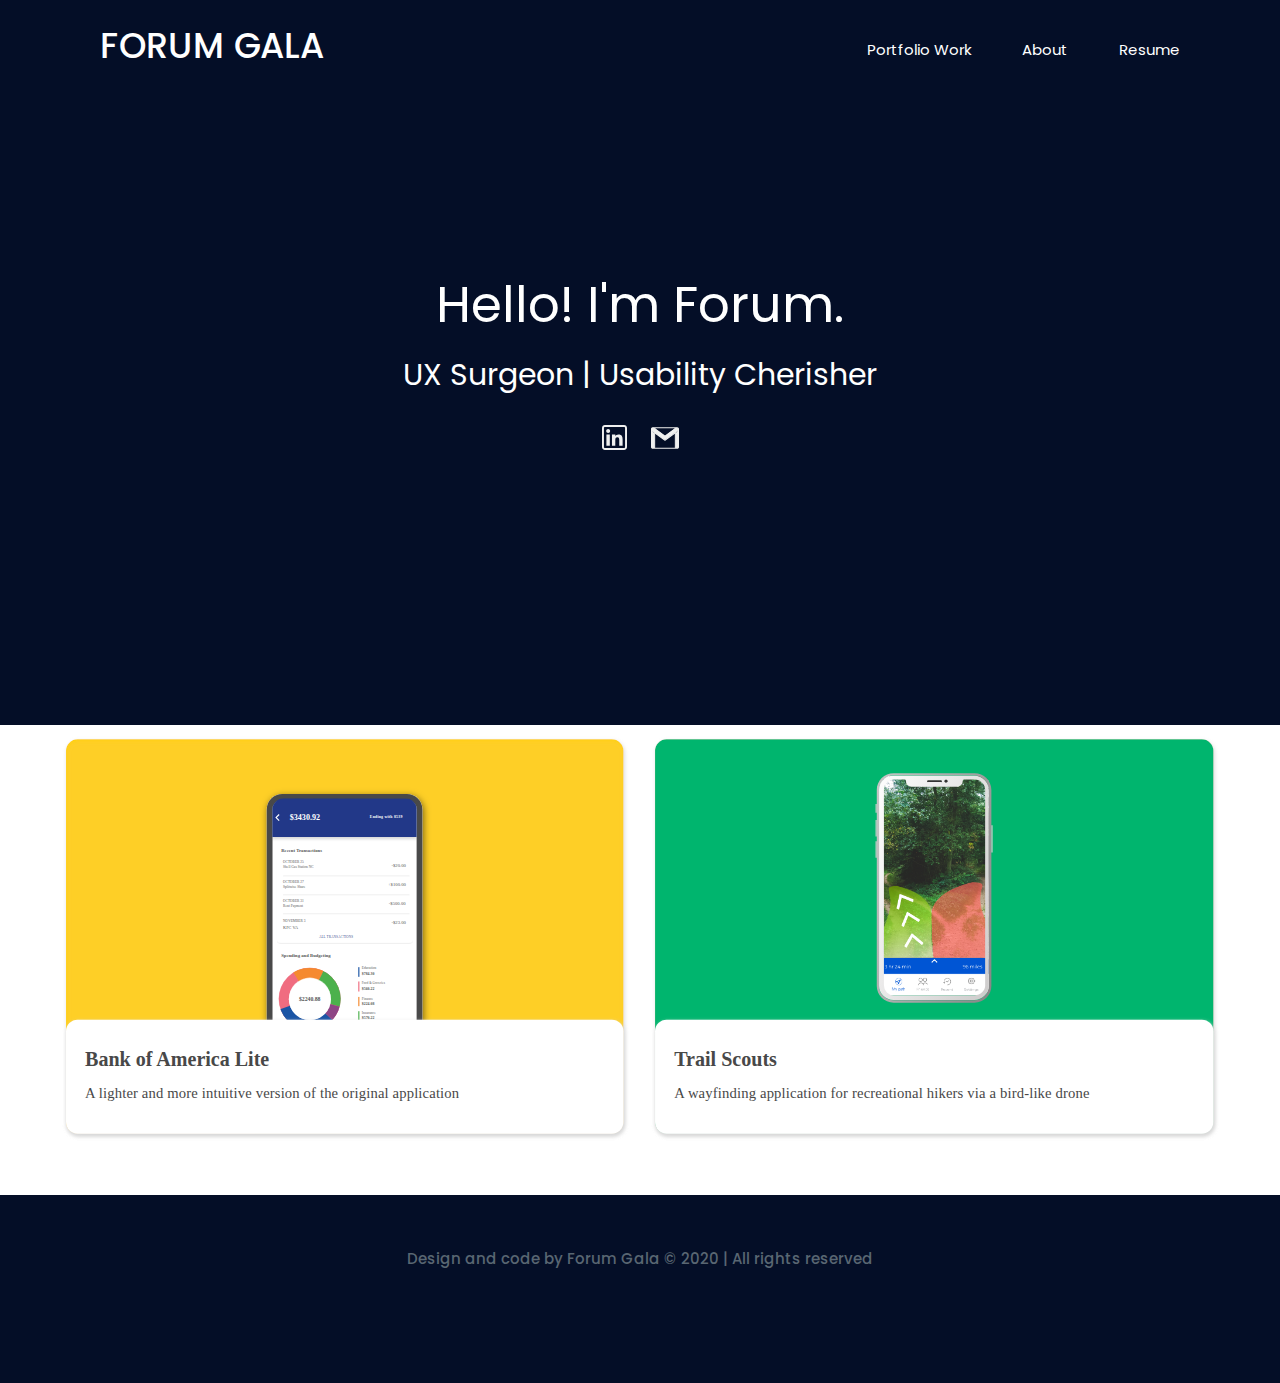
==== commit 1b3e1dda: "Screen responsiveness" ====
--- a/index.html
+++ b/index.html
@@ -97,7 +97,7 @@
                                 <img src="img/linkedin2.svg" class="linkedInImageHover" alt="">
                               </div>
                             </a>
-                            <a href="mailto:forumgala.apr30@gmail.com" >
+                            <a href="mailto:forumgala.apr30@gmail.com">
                               <div class="gmailDiv">
                                 <img src="img/gmailWhite.svg" class="gmailImage" alt="">
                                 <img src="img/gmail2.svg" class="gmailImageHover" alt="">
--- a/css/style.css
+++ b/css/style.css
@@ -4093,10 +4093,23 @@
     margin-bottom: 40px;
   }
 }
-
+.portfolio_area .banner img {
+    width:40%;
+    padding-top: 10px;
+}
+.columnDesktop {
+  float: left;
+  width: 45%;
+  padding: 10px 10px 10px 10px;
+}
+.columnMobile {
+  float: left;
+  width: 100%;
+  padding: 10px 10px 10px 10px;
+}
 /* line 56, ../../Arafath/CL/December/230. Portfolio/HTML/scss/_portfolio_details.scss */
 .work_details_area .banner img {
-  width: 100%;
+  width: 60%;
 }
 .work_details_area_black .bulletsStyle .banner .imgClassBig {
   width: 120%;
@@ -4108,11 +4121,37 @@
 }
 .details_info .banner img {
   width: 100%;
+}
+.caption_white{
+  font-size: 15px;
+  font-weight: 350;
+  letter-spacing:0.5px;
+  padding-top: 10px;
+  color: #AAB1B7;
+}
+.caption_black{
+  font-size: 15px;
+  font-weight: 350;
+  letter-spacing:0.5px;
+  padding-top: 10px;
+  color: #484848;
 }
 @media (max-width: 600px) {
   /* line 51, ../../Arafath/CL/December/230. Portfolio/HTML/scss/_portfolio_details.scss */
   .work_details_area_black .banner img{
     width: 80%;
+  }
+  /* .work_details_area_black .banner .caption{
+    font-size: 25px;
+  } */
+}
+@media (max-width: 767px) {
+  /* line 51, ../../Arafath/CL/December/230. Portfolio/HTML/scss/_portfolio_details.scss */
+  .work_details_area .banner img{
+    width:80%;
+  }
+  .banner .caption_white, .banner .caption_black{
+    font-size: 14px;
   }
 }
 /* .work_details_area_black .banner img {
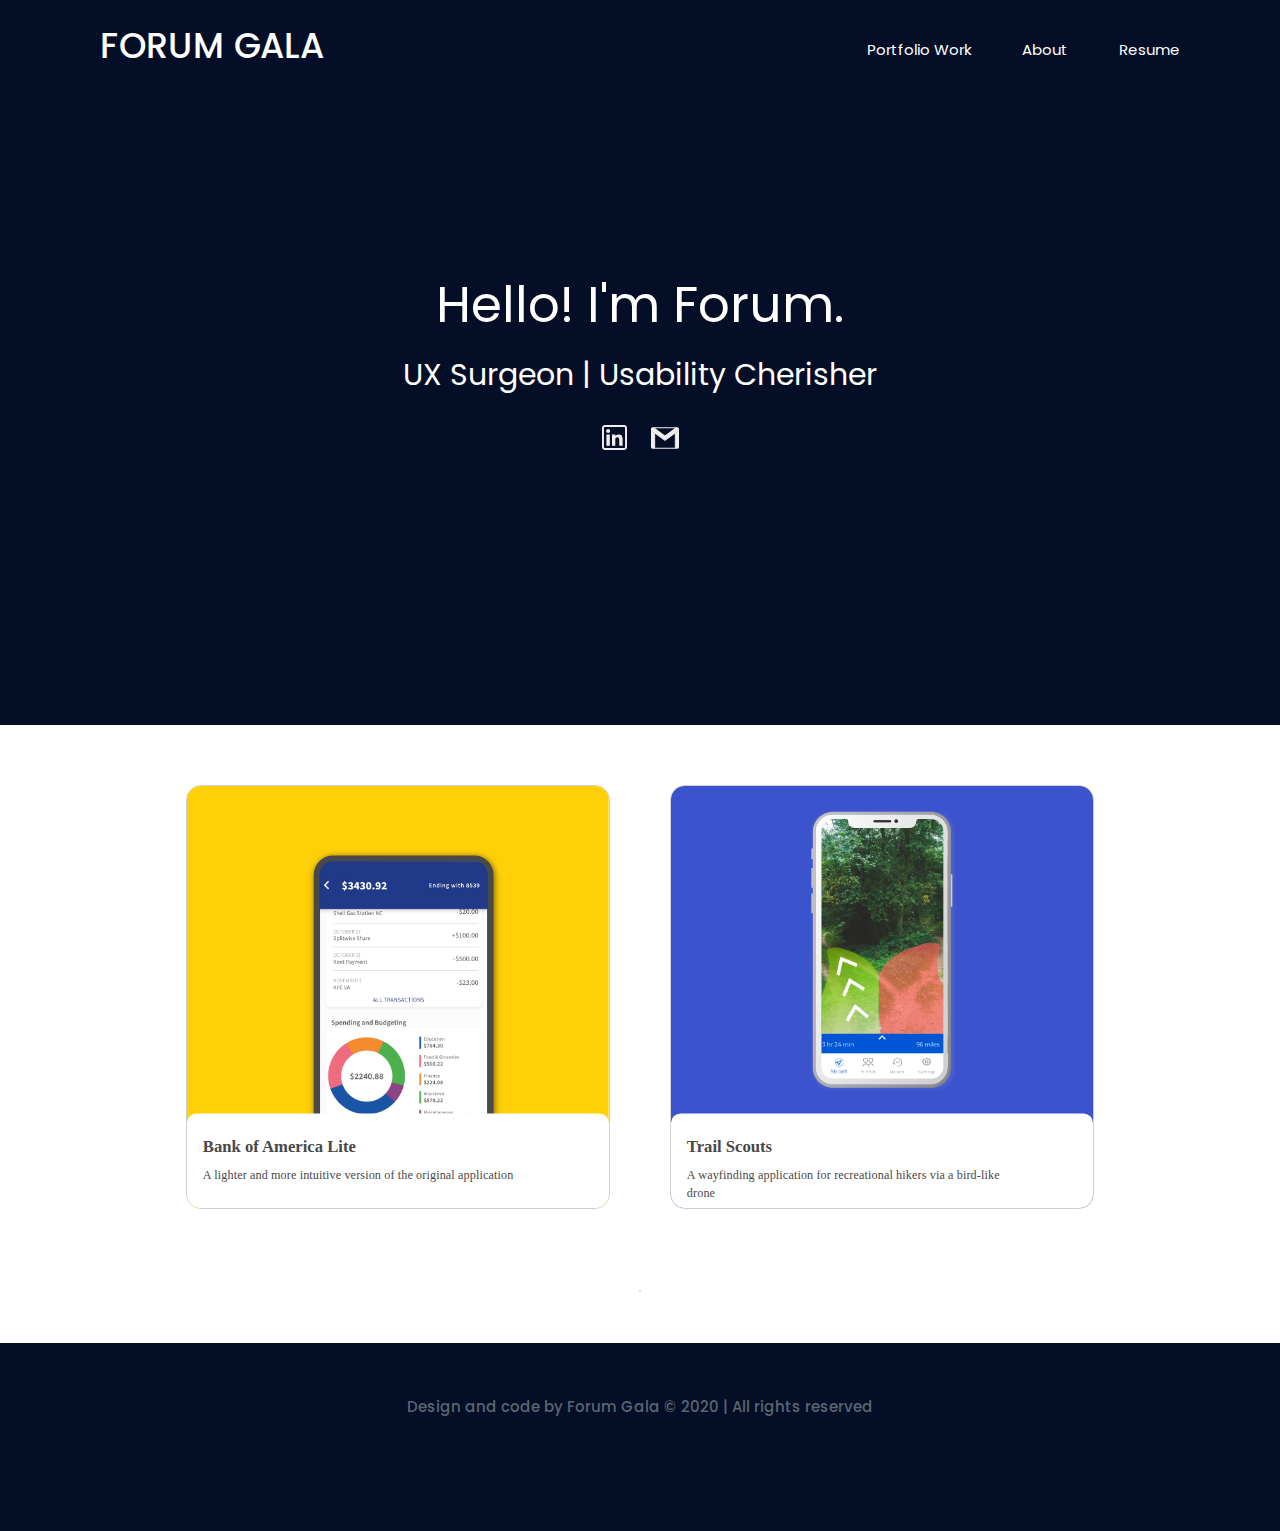
==== commit 9a4e4e5b: "Project logos updated" ====
--- a/index.html
+++ b/index.html
@@ -159,19 +159,19 @@
 <div class="portfolio_area">
   <div class="portfolio_wrap">
     <div class="row displayClassDesktop justify-content-center">
-      <div class="columnDesktop">
+      <div class="columnDesktop text-right">
         <a href="bofaLite.html">
-          <img src="img/portfolio/logos/bofa.svg" alt="" style="width:100%">
-        </a>
-      </div>
-      <div class="columnDesktop">
+          <img class="imgBorder" src="img/portfolio/logos/bofa.svg" alt="" style="width:80%;">
+        </a>
+      </div>
+      <div class="columnDesktop text-left">
         <a href="trailScouts.html">
-          <img src="img/portfolio/logos/trailScouts.svg" alt="" style="width:100%">
-        </a>
-      </div>
-      <div class="columnDesktop">
+          <img class="imgBorder" src="img/portfolio/logos/trailScouts.svg" alt="" style="width:80%">
+        </a>
+      </div>
+      <div class="columnDesktop text-center">
         <a href="unccTransient.html">
-          <img src="img/portfolio/logos/unccTransient.svg" alt="" style="width:100%">
+          <img class="imgBorder" src="img/portfolio/logos/unccTransient.svg" alt="" style="width:80%">
         </a>
       </div>
     </div>
@@ -179,17 +179,17 @@
     <div class=" displayClassMobile">
       <div class="columnMobile">
         <a href="bofaLite.html">
-          <img src="img/portfolio/logos/bofa.svg" alt="" style="width:100%">
+          <img class="imgBorder" src="img/portfolio/logos/bofa.svg" alt="" style="width:100%">
         </a>
       </div>
       <div class="columnMobile">
         <a href="trailScouts.html">
-          <img src="img/portfolio/logos/trailScouts.svg" alt="" style="width:100%">
+          <img class="imgBorder" src="img/portfolio/logos/trailScouts.svg" alt="" style="width:100%">
         </a>
       </div>
       <div class="columnMobile">
         <a href="unccTransient.html">
-          <img src="img/portfolio/logos/unccTransient.svg" alt="" style="width:100%">
+          <img class="imgBorder" src="img/portfolio/logos/unccTransient.svg" alt="" style="width:100%">
         </a>
       </div>
     </div>
--- a/css/style.css
+++ b/css/style.css
@@ -2183,6 +2183,8 @@
 /* line 25, ../../Arafath/CL/December/230. Portfolio/HTML/scss/_gallery.scss */
 .portfolio_area .portfolio_wrap {
   overflow: hidden;
+  padding-bottom: 30px;
+  /* padding-top: 20px; */
   /* background:#040E27; */
 }
 
@@ -4100,12 +4102,18 @@
 .columnDesktop {
   float: left;
   width: 45%;
-  padding: 10px 10px 10px 10px;
+  padding: 60px 30px 10px 30px;
+
 }
 .columnMobile {
   float: left;
   width: 100%;
-  padding: 10px 10px 10px 10px;
+  padding: 20px 10px 20px 10px;
+}
+.imgBorder {
+  border: 1px solid #D0D0D0;
+  border-radius: 15px;
+  /* border-radius: 20px; */
 }
 /* line 56, ../../Arafath/CL/December/230. Portfolio/HTML/scss/_portfolio_details.scss */
 .work_details_area .banner img {
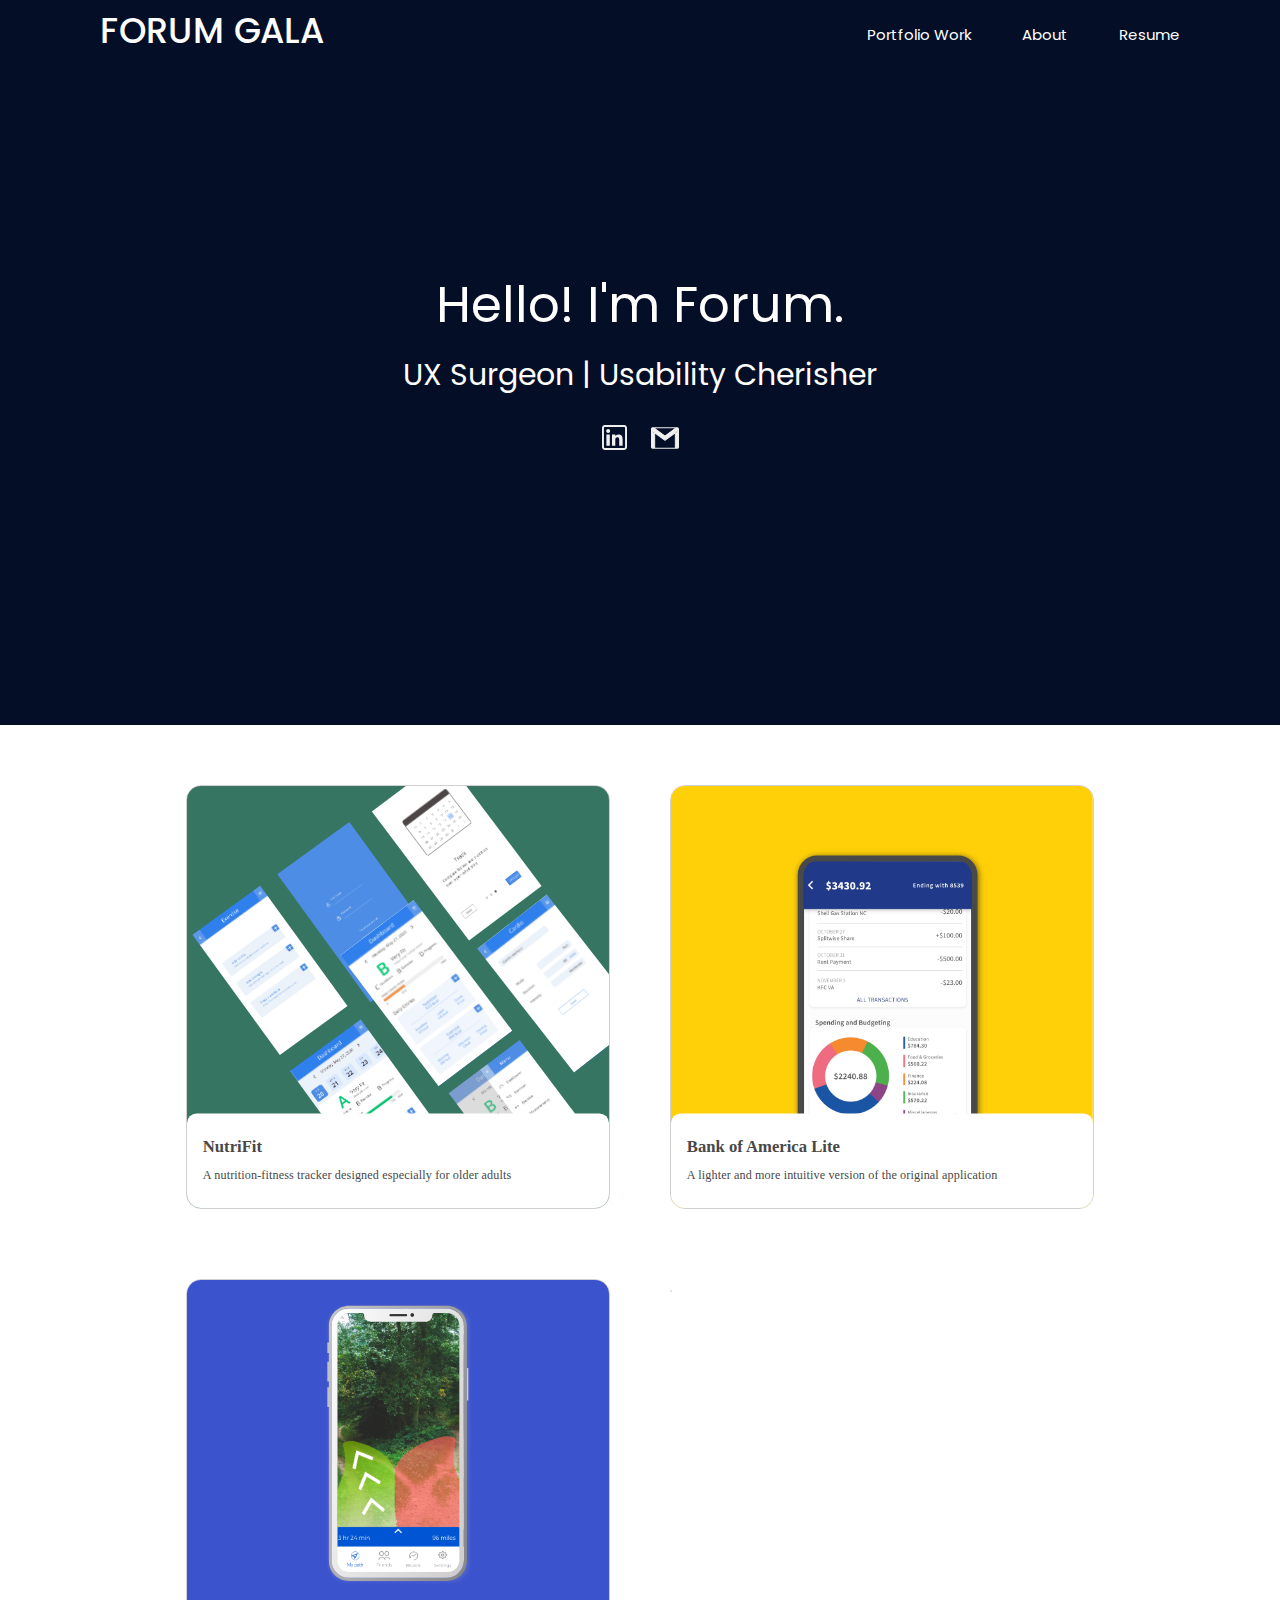
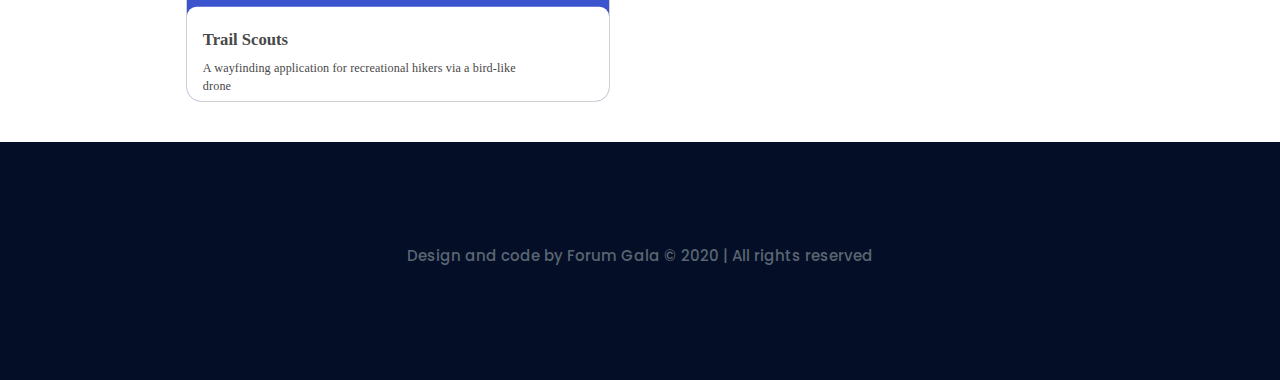
==== commit 72a1ed7b: "Project logo added" ====
--- a/index.html
+++ b/index.html
@@ -160,22 +160,28 @@
   <div class="portfolio_wrap">
     <div class="row displayClassDesktop justify-content-center">
       <div class="columnDesktop text-right">
+        <a href="nutriFit.html">
+          <img class="imgBorder" src="img/portfolio/logos/nutriFit1.svg" alt="" style="width:80%;">
+        </a>
+      </div>
+      <div class="columnDesktop text-left">
         <a href="bofaLite.html">
           <img class="imgBorder" src="img/portfolio/logos/bofa.svg" alt="" style="width:80%;">
         </a>
       </div>
-      <div class="columnDesktop text-left">
+      <div class="columnDesktop text-right">
         <a href="trailScouts.html">
           <img class="imgBorder" src="img/portfolio/logos/trailScouts.svg" alt="" style="width:80%">
         </a>
       </div>
-      <div class="columnDesktop text-center">
+
+      <div class="columnDesktop text-left">
         <a href="unccTransient.html">
           <img class="imgBorder" src="img/portfolio/logos/unccTransient.svg" alt="" style="width:80%">
         </a>
       </div>
     </div>
-<div class="row justify-content-center">
+<!-- <div class="row justify-content-center">
     <div class=" displayClassMobile">
       <div class="columnMobile">
         <a href="bofaLite.html">
@@ -193,7 +199,7 @@
         </a>
       </div>
     </div>
-</div>
+</div> -->
     <!-- <div class="row">
       <div class="col-md-10">
           <div class="banner text-center">
--- a/css/style.css
+++ b/css/style.css
@@ -904,7 +904,7 @@
 
 /* line 16, ../../Arafath/CL/December/230. Portfolio/HTML/scss/_header.scss */
 .header-area .main-header-area {
-  padding: 29px 85px;
+  padding: 10px 85px;
   background: #fff;
   background: transparent;
 }
@@ -926,14 +926,14 @@
 @media (min-width: 992px) and (max-width: 1200px) {
   /* line 16, ../../Arafath/CL/December/230. Portfolio/HTML/scss/_header.scss */
   .header-area .main-header-area {
-    padding: 25px 50px;
+    padding: 10px 50px;
   }
 }
 
 @media (min-width: 1200px) and (max-width: 1500px) {
   /* line 16, ../../Arafath/CL/December/230. Portfolio/HTML/scss/_header.scss */
   .header-area .main-header-area {
-    padding: 25px 85px;
+    padding: 10px 85px;
   }
 }
 
@@ -2614,6 +2614,7 @@
 /* line 80, ../../Arafath/CL/December/230. Portfolio/HTML/scss/_footer.scss */
 .footer .copy-right_text {
   padding-bottom: 47px;
+  padding-top: 50px;
 }
 
 /* line 82, ../../Arafath/CL/December/230. Portfolio/HTML/scss/_footer.scss */
@@ -3045,7 +3046,7 @@
   font-family: "Poppins", sans-serif;
 }
 .testimonial_area_black {
-  padding: 100px 0 100px 0;
+  padding: 100px 0 50px 0;
   background: #040E27;
   position: relative;
   z-index: 0;
@@ -4115,6 +4116,24 @@
   border-radius: 15px;
   /* border-radius: 20px; */
 }
+.containerFooter {
+    width: 100%;
+    padding-right: 55px;
+    padding-left: 15px;
+    margin-right: auto;
+    margin-left: auto;
+}
+.footerProject {
+  text-align: right;
+  font-size: 25px;
+  font-weight: 450;
+  color: #596672;
+}
+.footerProject a {
+  color: #596672;
+  /* 6C7C8B; */
+  /* #869CB1; */
+}
 /* line 56, ../../Arafath/CL/December/230. Portfolio/HTML/scss/_portfolio_details.scss */
 .work_details_area .banner img {
   width: 60%;
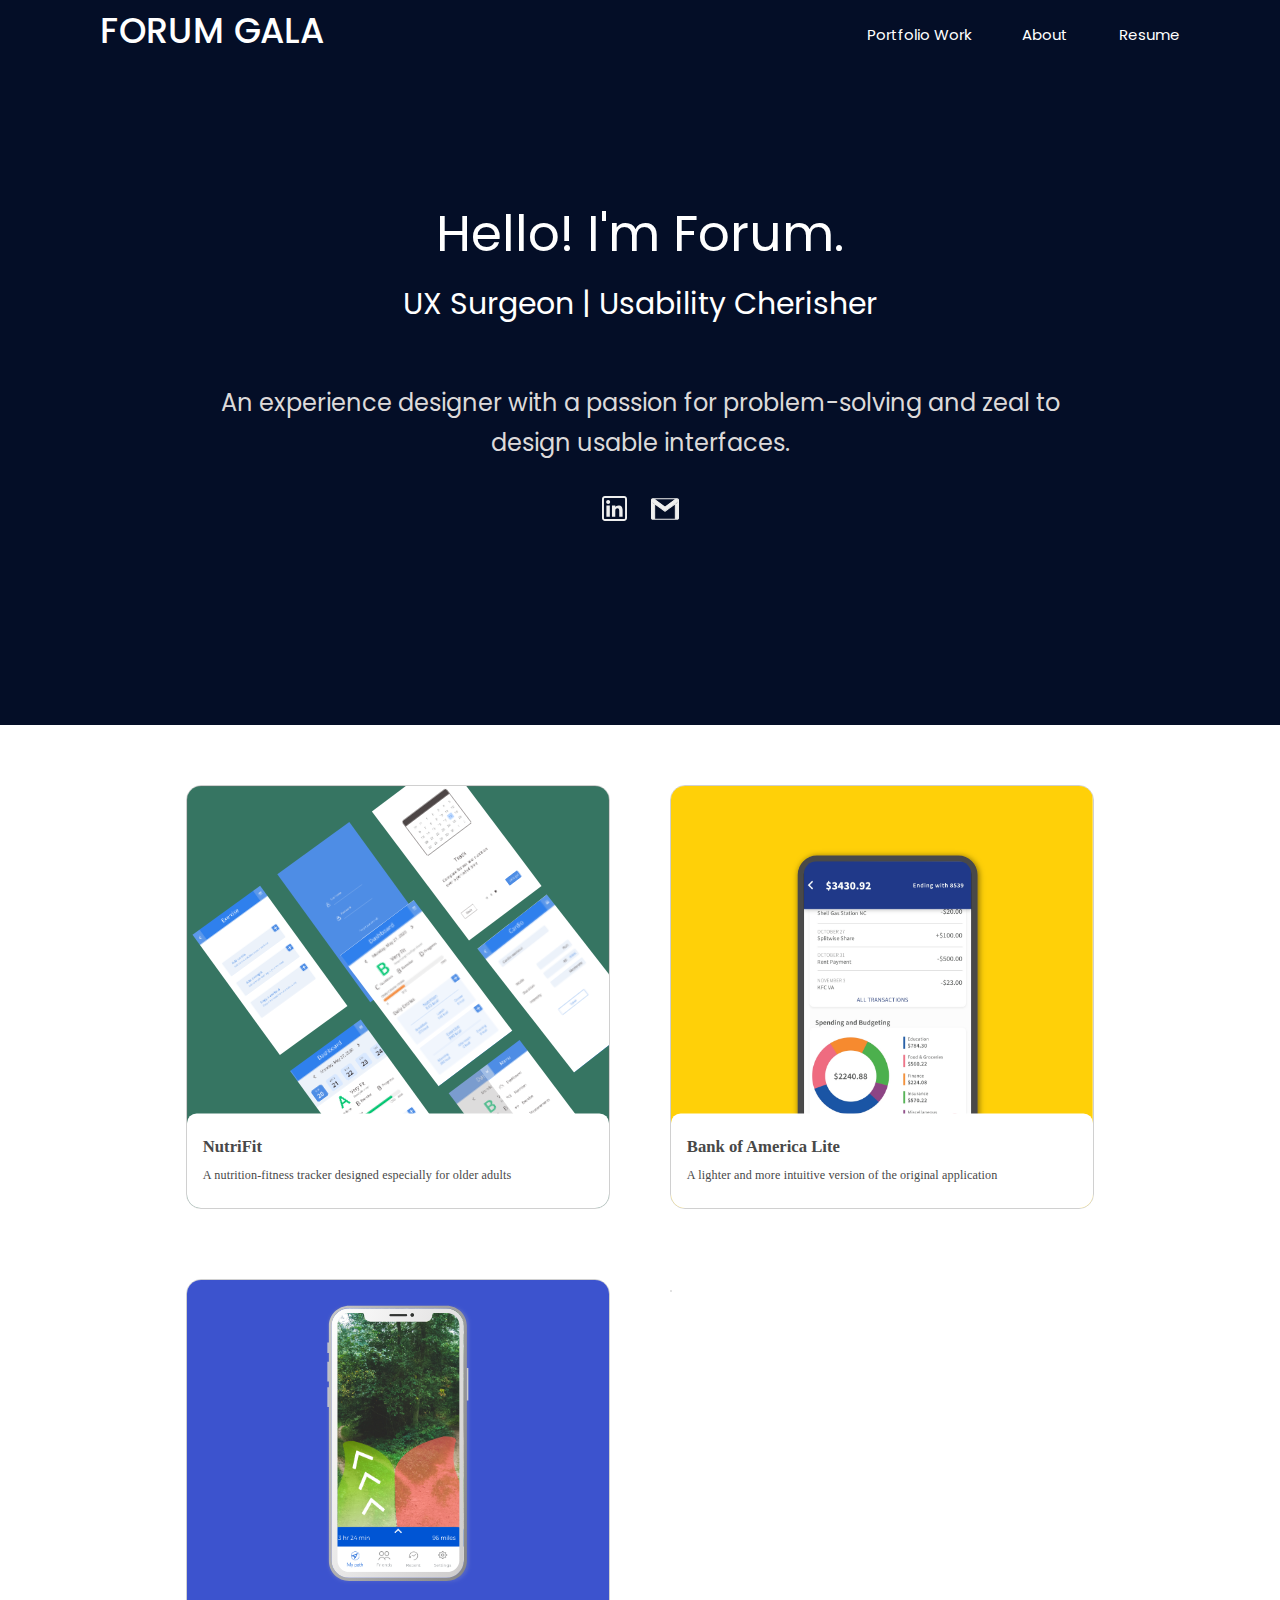
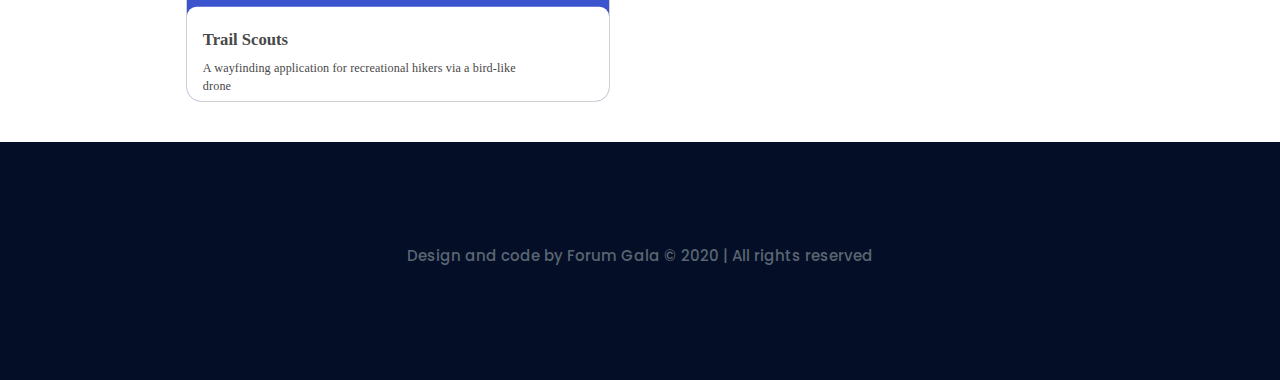
==== commit f2359d72: "Title updated and intro added" ====
--- a/index.html
+++ b/index.html
@@ -13,7 +13,7 @@
     </script>
     <meta charset="utf-8">
     <meta http-equiv="x-ua-compatible" content="ie=edge">
-    <title>portfolio</title>
+    <title>Forum Gala</title>
     <meta name="description" content="">
     <meta name="viewport" content="width=device-width, initial-scale=1">
 
@@ -91,6 +91,7 @@
                             <h3>Hello!
                             I'm Forum.</h3>
                             <h5> UX Surgeon | Usability Cherisher</h5>
+                            <span>An experience designer with a passion for problem-solving and zeal to <br>design usable interfaces.</span>
                             <a href="https://www.linkedin.com/in/forumgala/" target="_blank">
                               <div class="linkedInDiv">
                                 <img src="img/linkedinWhite.svg" class="linkedInImage" alt="">
@@ -112,50 +113,7 @@
     <!-- slider_area_end -->
 
 
-    <!-- <div class="portfolio_area"> -->
-        <!-- <div class="container-fluid p-0">
-            <div class="portfolio_wrap">
-                <a href="bofaLite.html">
-                  <div class="single_gallery">
-                      <div class="thumb">
-                          <img src="img/portfolio/logos/1.svg" alt="">
-                      </div>
-                      <div class="gallery_hover">
-                          <div class="hover_inner">
-                                  <span>Mobile App</span>
-                                   <h3>Bank of America Lite</h3>
-                          </div>
-                      </div>
-                  </div>
-                </a>
-                <a href="trailScouts.html">
-                  <div class="single_gallery small_width">
-                      <div class="thumb">
-                          <img src="img/portfolio/logos/2.svg" alt="">
-                      </div>
-                      <div class="gallery_hover">
-                              <div class="hover_inner">
-                                      <span>Mobile App</span>
-                                      <h3>Trail Scouts</h3>
-                              </div>
-                      </div>
-                  </div>
-                </a>
-                <a href="unccTransient.html">
-                  <div class="single_gallery">
-                        <div class="thumb">
-                            <img src="img/portfolio/logos/3.svg" alt="">
-                        </div>
-                        <div class="gallery_hover">
-                          <div class="hover_inner">
-                            <span>Digital Dashboard</span>
-                             <h3>UNCC Transient</h3>
-                          </div>
-                        </div>
-                  </div>
-                </a>
-            </div>
-    </div>-->
+
 <div class="portfolio_area">
   <div class="portfolio_wrap">
     <div class="row displayClassDesktop justify-content-center">
@@ -181,6 +139,33 @@
         </a>
       </div>
     </div>
+
+
+    <div class="row  justify-content-center">
+      <div class="displayClassMobile">
+      <div class="columnMobile ">
+        <a href="nutriFit.html">
+          <img class="imgBorder" src="img/portfolio/logos/nutriFit1.svg" alt="" style="width:100%;">
+        </a>
+      </div>
+      <div class="columnMobile">
+        <a href="bofaLite.html">
+          <img class="imgBorder" src="img/portfolio/logos/bofa.svg" alt="" style="width:100%;">
+        </a>
+      </div>
+      <div class="columnMobile">
+        <a href="trailScouts.html">
+          <img class="imgBorder" src="img/portfolio/logos/trailScouts.svg" alt="" style="width:100%">
+        </a>
+      </div>
+
+      <div class="columnMobile">
+        <a href="unccTransient.html">
+          <img class="imgBorder" src="img/portfolio/logos/unccTransient.svg" alt="" style="width:100%">
+        </a>
+      </div>
+    </div>
+    </div>
 <!-- <div class="row justify-content-center">
     <div class=" displayClassMobile">
       <div class="columnMobile">
@@ -225,47 +210,8 @@
         <img src="img/portfolio/logos/trailScoutsLogo.svg" style="width:25%" alt="trailScoutsLogo"> -->
 
 
-
-    <!-- <a href="bofaLite.html">
-      <div class="container_test single_gallery">
-          <div class="test">
-            <img src="img/portfolio/logos/1.svg" alt="">
-          </div>
-          <div class="gallery_hover">
-              <div class="hover_inner">
-                      <span>Mobile App</span>
-                       <h3>Bank of America Lite</h3>
-              </div>
-          </div>
-      </div>
-    </a>
-    <a href="trailScouts.html">
-      <div class="container_test single_gallery">
-            <div class="test">
-              <img src="img/portfolio/logos/2.svg" alt="">
-            </div>
-            <div class="gallery_hover">
-                    <div class="hover_inner">
-                            <span>Mobile App</span>
-                            <h3>Trail Scouts</h3>
-                    </div>
-              </div>
-      </div>
-    </a>
-    <a href="unccTransient.html">
-      <div class="container_test single_gallery">
-            <div class="test">
-                <img src="img/portfolio/logos/3.svg" alt="">
-            </div>
-            <div class="gallery_hover">
-              <div class="hover_inner">
-                <span>Digital Dashboard</span>
-                 <h3>UNCC Transient</h3>
-              </div>
-            </div>
-      </div>
-    </a> -->
   </div>
+</div>
 </div>
 
     <!-- footer start -->
--- a/css/style.css
+++ b/css/style.css
@@ -1459,14 +1459,16 @@
 
 /* line 44, ../../Arafath/CL/December/230. Portfolio/HTML/scss/_slider.scss */
 .slider_area .single_slider .slider_text span {
-  font-size: 30px;
+  font-size: 24px;
   font-weight: 400;
-  color: #0181F5;
+  color: #DDDADA;
   position: relative;
   z-index: 1;
   display: block;
   margin-bottom: 22px;
   font-family: "Poppins", sans-serif;
+  line-height:40px;
+  padding-top:40px;
 }
 
 @media (min-width: 992px) and (max-width: 1200px) {
@@ -3956,14 +3958,14 @@
   display: block;
   margin-bottom: 6px;
 }
-.work_details_area_white b{
+/* .work_details_area_white b{
   font-size: 20px;
   color: #828793;
   font-weight: 100;
   letter-spacing: 1px;
   font-family: 'Poppins', sans-serif;
   margin-bottom: 0;
-}
+} */
 .work_details_area_white li {
   list-style: disc;
   font-size: 16px;
@@ -3991,6 +3993,9 @@
 .work_details_area_black ul {
     padding-bottom: 100px;
 }
+.work_details_area_black td {
+  padding: 10px 20px 10px 20px;
+}
 .userPersona h5 {
   font-size:25px;
 }
@@ -4096,6 +4101,28 @@
     margin-bottom: 40px;
   }
 }
+.test {
+  list-style-type: none;
+  margin: 0;
+  padding: 0;
+  width: 200px;
+  background-color: #f1f1f1;
+  position: absolute;
+  top: 30%;
+}
+
+.test li a {
+  display: block;
+  color: #000;
+  padding: 8px 16px;
+  text-decoration: none;
+}
+
+/* Change the link color on hover */
+.test li a:hover {
+  background-color: #555;
+  color: white;
+}
 .portfolio_area .banner img {
     width:40%;
     padding-top: 10px;
@@ -4104,10 +4131,33 @@
   float: left;
   width: 45%;
   padding: 60px 30px 10px 30px;
-
+}
+.columnDesktopNutriFit {
+  float: left;
+  width: 33%;
+  padding: 60px 50px 100px 50px;
+}
+.columnMobileNutriFit {
+  /* float: left; */
+  width: 100%;
+  padding: 60px 20px 100px 20px;
+}
+.columnDesktopNutriFit h4{
+  font-size: 20px;
+  font-weight:400;
+  line-height: 28px;
+  color: #7A838B;
+  padding-top: 20px;
+}
+.columnMobileNutriFit h4{
+  font-size: 20px;
+  font-weight:400;
+  line-height: 28px;
+  color: #7A838B;
+  padding-top: 20px;
 }
 .columnMobile {
-  float: left;
+  /* float: left; */
   width: 100%;
   padding: 20px 10px 20px 10px;
 }
@@ -4123,17 +4173,69 @@
     margin-right: auto;
     margin-left: auto;
 }
-.footerProject {
+.footerProject p{
   text-align: right;
   font-size: 25px;
-  font-weight: 450;
+  font-weight: 440;
   color: #596672;
+}
+@media (max-width: 767px) {
+  /* line 51, ../../Arafath/CL/December/230. Portfolio/HTML/scss/_portfolio_details.scss */
+  .footerProject p {
+    font-size: 18px;
+    font-weight: 400;
+  }
+  .footerProject img {
+    width:8%;
+  }
 }
 .footerProject a {
   color: #596672;
   /* 6C7C8B; */
   /* #869CB1; */
 }
+#myBtn {
+  display: none;
+  position: fixed;
+  bottom: 20px;
+  right: 30px;
+  z-index: 99;
+  font-size: 18px;
+  border: none;
+  outline: none;
+  background-color: #192953;
+  color: white;
+  cursor: pointer;
+
+  height:60px;
+  width:60px;
+  line-height:60px;
+  border-radius:30px;
+}
+#nutriFitMyBtn {
+  display: none;
+  position: fixed;
+  bottom: 20px;
+  right: 60px;
+  z-index: 99;
+  font-size: 18px;
+  border: none;
+  outline: none;
+  background-color: #192953;
+  color: white;
+  cursor: pointer;
+
+  height:60px;
+  width:60px;
+  line-height:60px;
+  border-radius:30px;
+}
+/* #myBtn img {
+  transform: rotate(-90deg);
+} */
+/* #myBtn:hover {
+  background-color: #555;
+} */
 /* line 56, ../../Arafath/CL/December/230. Portfolio/HTML/scss/_portfolio_details.scss */
 .work_details_area .banner img {
   width: 60%;
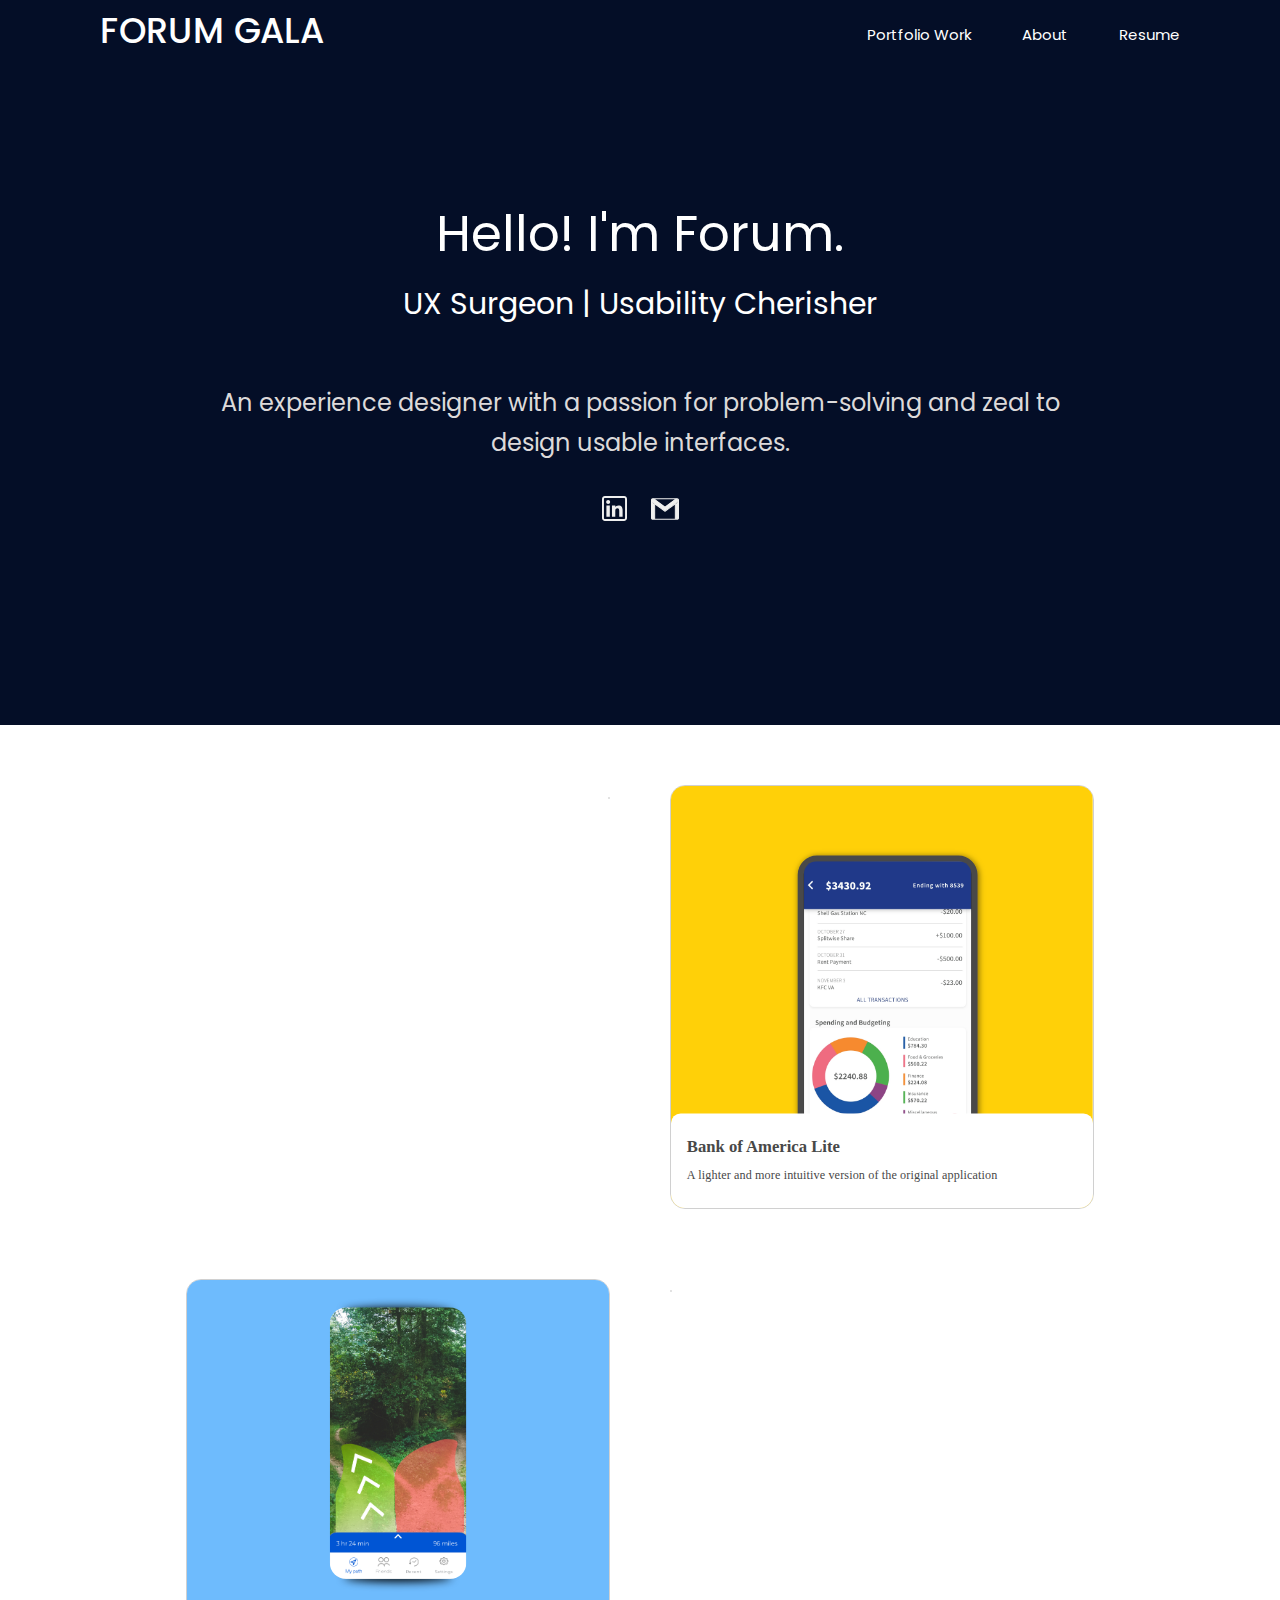
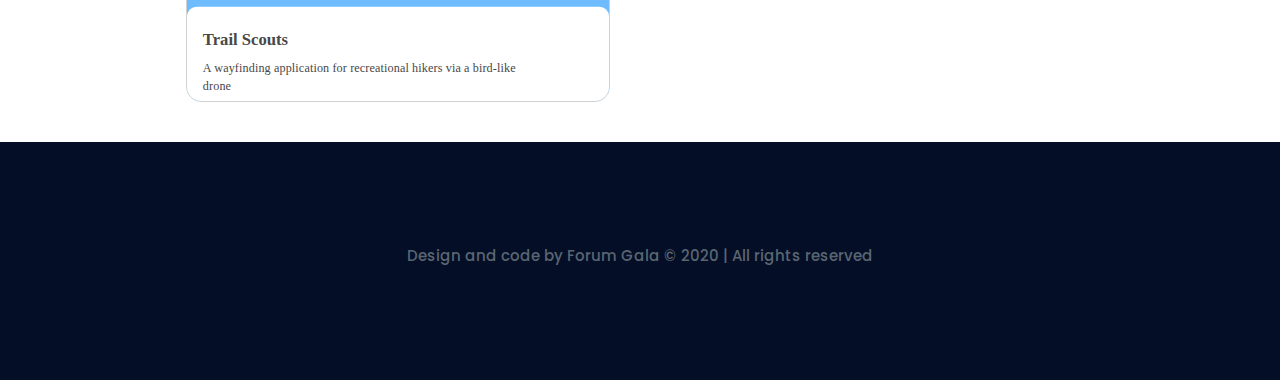
==== commit ac44a2eb: "Project logos updated" ====
--- a/index.html
+++ b/index.html
@@ -119,7 +119,7 @@
     <div class="row displayClassDesktop justify-content-center">
       <div class="columnDesktop text-right">
         <a href="nutriFit.html">
-          <img class="imgBorder" src="img/portfolio/logos/nutriFit1.svg" alt="" style="width:80%;">
+          <img class="imgBorder" src="img/portfolio/logos/nutriFit.svg" alt="" style="width:80%;">
         </a>
       </div>
       <div class="columnDesktop text-left">
@@ -145,7 +145,7 @@
       <div class="displayClassMobile">
       <div class="columnMobile ">
         <a href="nutriFit.html">
-          <img class="imgBorder" src="img/portfolio/logos/nutriFit1.svg" alt="" style="width:100%;">
+          <img class="imgBorder" src="img/portfolio/logos/nutriFit.svg" alt="" style="width:100%;">
         </a>
       </div>
       <div class="columnMobile">
--- a/css/style.css
+++ b/css/style.css
@@ -7,6 +7,16 @@
 /* 1. Theme default css */
 @import url("https://fonts.googleapis.com/css?family=Alata|Poppins:100,100i,200,200i,300,300i,400,400i,500,500i,600,600i,700,700i,800,800i,900,900i|Roboto:100,100i,300,300i,400,400i,500,500i,700,700i,900,900i&display=swap");
 /* line 5, ../../Arafath/CL/December/230. Portfolio/HTML/scss/theme-default.scss */
+:root {
+  --primary-black: #555555;
+  --secondary-black: #868686;
+
+  --highlight-walker1: #7ABFAA;/* green */
+  --highlight-walker2: #FEEB9E;/* yellow */
+  --highlight-walker3: #5AD1FF60;/* blue */
+  --highlight-walker4: #BDC8FD;/* purple */
+  --highlight-walker-black: #C0C0C0;
+}
 body {
   font-family: "Poppins", sans-serif;
   font-weight: normal;
@@ -90,7 +100,7 @@
   font-size: 16px;
   font-weight: 300;
   line-height: 28px;
-  color: #7A838B;
+  color: #484848;
   margin-bottom: 13px;
   font-family: "Poppins", sans-serif;
 }
@@ -109,7 +119,62 @@
   font-size: 14px;
   font-weight: 400;
 }
-
+.section-divider{
+  text-align: center;
+  padding-bottom: 100px;
+}
+@media (max-width: 767px) {
+  /* line 24, ../../Arafath/CL/December/230. Portfolio/HTML/scss/_section_title.scss */
+  .section-divider {
+    text-align: center;
+    padding-bottom: 50px;
+  }
+}
+.dot1, .dot2{
+  margin-right: 30px;
+}
+.dot1, .dot2, .dot3{
+  display: inline-block;
+  width: 5px;
+  height: 5px;
+  background: black;
+
+}
+.highlight {
+  position: relative;
+  background-origin: 0;
+  background-size: 200% 100%;
+  background-repeat: repeat-x;
+  background-position: 0 100%;
+  transition: background-position 0.8s ease-out;
+  padding: 0.3px 0px;
+}
+
+.highlight.shown {
+  position: relative;
+  background-origin: 0;
+  background-size: 200% 100%;
+  background-repeat: repeat-x;
+  background-position: -100% 100%;
+  transition: background-position 0.8s ease-out;
+}
+
+.highlight-walker1 {
+  background-image: linear-gradient(to right, transparent 50%, var(--highlight-walker1) 50%);
+}
+.highlight-walker2 {
+  background-image: linear-gradient(to right, transparent 50%, var(--highlight-walker2) 50%);
+}
+.highlight-walker3 {
+  background-image: linear-gradient(to right, transparent 50%, var(--highlight-walker3) 50%);
+}
+.highlight-walker4 {
+  background-image: linear-gradient(to right, transparent 50%, var(--highlight-walker4) 50%);
+}
+.highlight-walker_black {
+  background-image: linear-gradient(to right, transparent 50%, var(--highlight-walker-black) 50%);
+  color: #000000;
+}
 /* line 74, ../../Arafath/CL/December/230. Portfolio/HTML/scss/theme-default.scss */
 *::-moz-selection {
   background: #444;
@@ -779,6 +844,7 @@
   }
 }
 
+
 /* line 13, ../../Arafath/CL/December/230. Portfolio/HTML/scss/_slick-nav.scss */
 .slicknav_menu .slicknav_nav {
   background: #fff;
@@ -807,7 +873,11 @@
 .slicknav_menu .slicknav_nav a.active {
   color: #5DB2FF;
 }
-
+/* #sidebar {
+  position:fixed;
+  z-index: 1;
+  width:220px;
+} */
 @media (max-width: 767px) {
   /* line 35, ../../Arafath/CL/December/230. Portfolio/HTML/scss/_slick-nav.scss */
   .slicknav_menu .slicknav_nav a i {
@@ -4037,10 +4107,10 @@
   padding-bottom: 100px;
   color: #fff;
 }
-.work_details_area_black_noPadding h3{
+.work_details_area_white_noPadding h3{
   font-size:38px;
   padding-bottom: 30px;
-  color: #fff;
+  color: #000;
 }
 .work_details_area_black small{
   font-size:22px;
@@ -4146,7 +4216,7 @@
   font-size: 20px;
   font-weight:400;
   line-height: 28px;
-  color: #7A838B;
+  color: #484848;
   padding-top: 20px;
 }
 .columnMobileNutriFit h4{
@@ -4309,6 +4379,13 @@
   letter-spacing: 0.5px;
   color: #484848;
   padding-bottom: 30px;
+  line-height: 27px;
+}
+.negativeMargin100 {
+  margin-bottom: -100px;
+}
+.positiveMargin100 {
+  margin-bottom: 100px;
 }
 .work_details_area_black .bulletsStyle {
   font-size: 15px;
@@ -4316,6 +4393,7 @@
   letter-spacing: 0.5px;
   color: #828793;
   padding-bottom: 20px;
+  line-height: 27px;
 }
 .work_details_area_black .bulletsStyle h5{
   color: #FFFFFF;
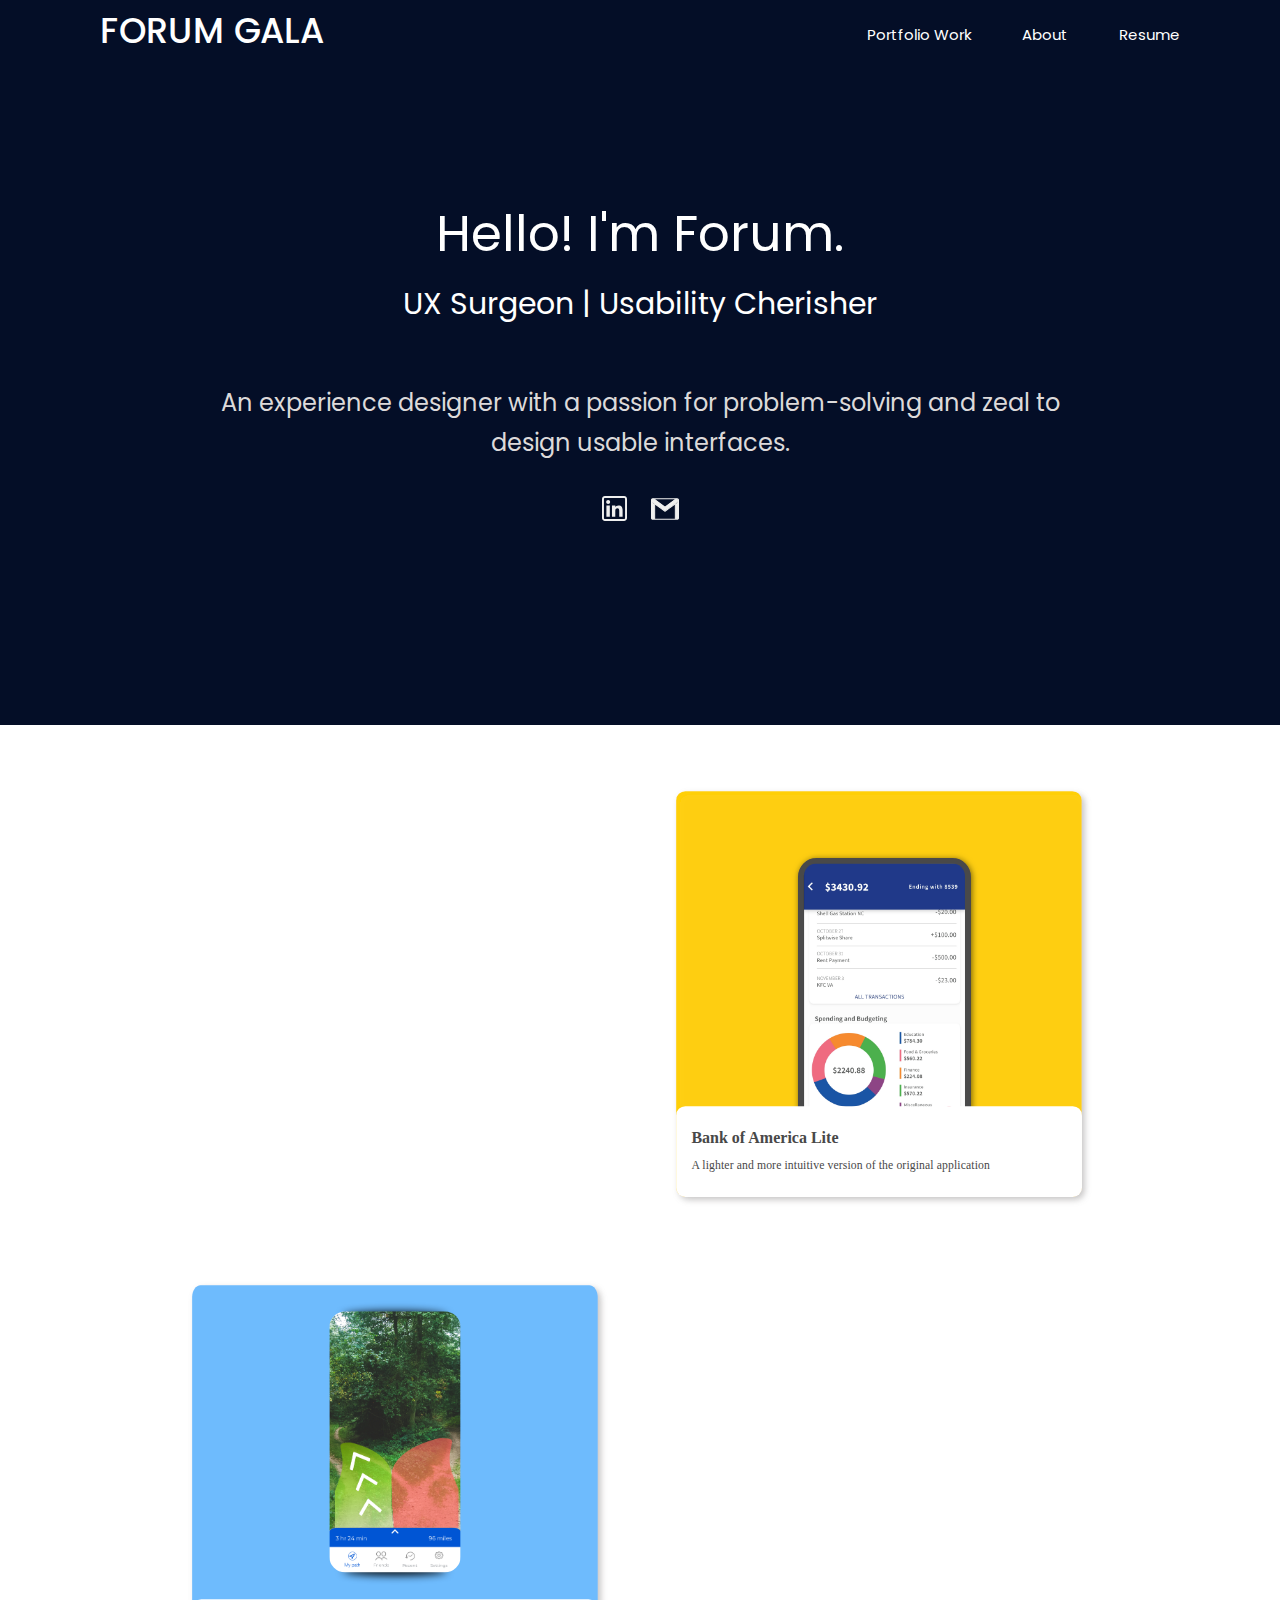
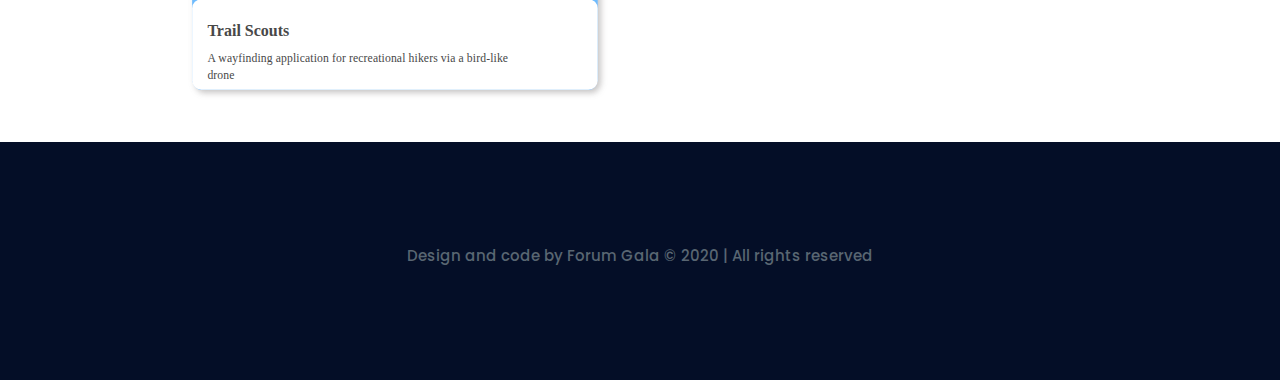
==== commit eeb13681: "Shadow added to project logos" ====
--- a/index.html
+++ b/index.html
@@ -119,23 +119,23 @@
     <div class="row displayClassDesktop justify-content-center">
       <div class="columnDesktop text-right">
         <a href="nutriFit.html">
-          <img class="imgBorder" src="img/portfolio/logos/nutriFit.svg" alt="" style="width:80%;">
+          <img class="" src="img/portfolio/logos/nutriFit.svg" alt="" style="width:80%;">
         </a>
       </div>
       <div class="columnDesktop text-left">
         <a href="bofaLite.html">
-          <img class="imgBorder" src="img/portfolio/logos/bofa.svg" alt="" style="width:80%;">
+          <img class="" src="img/portfolio/logos/bofa.svg" alt="" style="width:80%;">
         </a>
       </div>
       <div class="columnDesktop text-right">
         <a href="trailScouts.html">
-          <img class="imgBorder" src="img/portfolio/logos/trailScouts.svg" alt="" style="width:80%">
+          <img class="" src="img/portfolio/logos/trailScouts.svg" alt="" style="width:80%">
         </a>
       </div>
 
       <div class="columnDesktop text-left">
         <a href="unccTransient.html">
-          <img class="imgBorder" src="img/portfolio/logos/unccTransient.svg" alt="" style="width:80%">
+          <img class="" src="img/portfolio/logos/unccTransient.svg" alt="" style="width:80%">
         </a>
       </div>
     </div>
@@ -145,23 +145,23 @@
       <div class="displayClassMobile">
       <div class="columnMobile ">
         <a href="nutriFit.html">
-          <img class="imgBorder" src="img/portfolio/logos/nutriFit.svg" alt="" style="width:100%;">
+          <img class="" src="img/portfolio/logos/nutriFit.svg" alt="" style="width:100%;">
         </a>
       </div>
       <div class="columnMobile">
         <a href="bofaLite.html">
-          <img class="imgBorder" src="img/portfolio/logos/bofa.svg" alt="" style="width:100%;">
+          <img class="" src="img/portfolio/logos/bofa.svg" alt="" style="width:100%;">
         </a>
       </div>
       <div class="columnMobile">
         <a href="trailScouts.html">
-          <img class="imgBorder" src="img/portfolio/logos/trailScouts.svg" alt="" style="width:100%">
+          <img class="" src="img/portfolio/logos/trailScouts.svg" alt="" style="width:100%">
         </a>
       </div>
 
       <div class="columnMobile">
         <a href="unccTransient.html">
-          <img class="imgBorder" src="img/portfolio/logos/unccTransient.svg" alt="" style="width:100%">
+          <img class="" src="img/portfolio/logos/unccTransient.svg" alt="" style="width:100%">
         </a>
       </div>
     </div>
